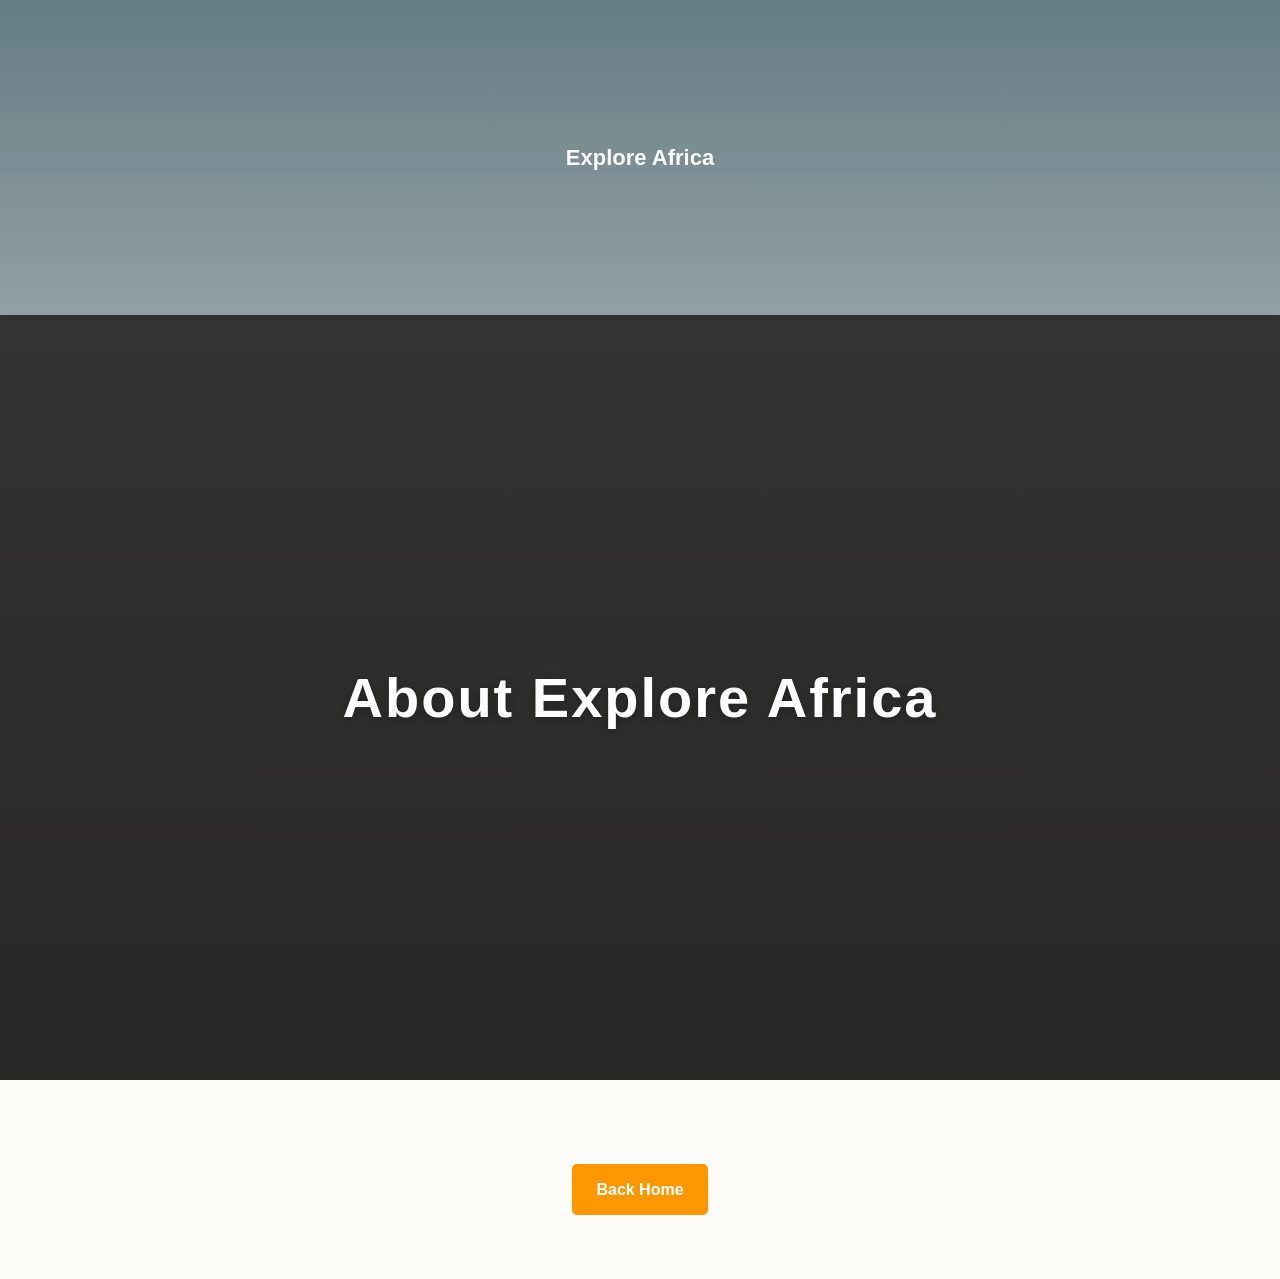
==== about.html @ 51a62516 "Add tented suites page and improve Kenya safari cards" ====
<!DOCTYPE html>
<html lang="en">
<head>
  <meta charset="UTF-8">
  <meta name="viewport" content="width=device-width, initial-scale=1.0">
  <title>About Explore Africa</title>
  <link rel="stylesheet" href="style.css">
</head>
<body>

<header>
  <nav>
    <h2>Explore Africa</h2>
  </nav>
</header>

<section class="page-hero">
  <h1>About Explore Africa</h1>
</section>

<section class="intro section-padding">
  <!-- Your current intro content -->
</section>

<section class="discover section-padding">
  <!-- Your current discover content -->
</section>

<div style="text-align:center;margin:4rem 0;">
  <a href="index.html" class="btn">
    Back Home
  </a>
</div>

</body>
</html>
---- style.css ----
/* ==========================================================================
   1. GLOBAL RESETS & BASE VARIABLES
   ========================================================================== */
* {
  margin: 0;
  padding: 0;
  box-sizing: border-box;
}

html {
  scroll-behavior: smooth;
}

body {
  font-family: 'Georgia', serif;
  background: #fdfaf5;
  color: #2e2e2e;
  line-height: 1.6;
}

.container {
  width: 90%;
  max-width: 1200px;
  margin: 0 auto;
  padding: 60px 0;
}

/* ==========================================================================
   2. TYPOGRAPHY & GENERAL COMPONENTS
   ========================================================================== */
h2 {
  font-size: 28px;
  color: #1e3d59;
  border-left: 6px solid #ff9800;
  padding-left: 15px;
  margin-top: 30px;
  margin-bottom: 20px;
}

section h2 {
  text-align: center;
  margin-bottom: 20px;
  font-size: 2rem;
}

section p {
  text-align: center;
  max-width: 850px;
  margin: 0 auto 30px;
  line-height: 1.7;
}

.highlight {
  color: #ff9800;
}

/* Global Buttons */
.btn {
  display: inline-block;
  padding: 12px 24px;
  background: #ff9800;
  color: white;
  text-decoration: none;
  border-radius: 5px;
  margin-top: 20px;
  font-weight: bold;
  transition: 0.3s ease;
}

.btn:hover {
  background: #e68900;
  transform: scale(1.05);
}

.cta-wrapper {
  text-align: center;
  margin-top: 40px;
}

/* Images & Figures */
figure img, 
a img {
  width: 100%;
  border-radius: 10px;
  transition: 0.3s ease;
}

a img:hover {
  transform: scale(1.05);
  opacity: 0.9;
}

/* Modern Split Layout Utility */
.layout-split {
  display: flex;
  align-items: center;
  gap: 40px;
  text-align: left;
}

.layout-split.reverse {
  flex-direction: row-reverse;
}

.layout-split .text-content,
.layout-split .img-wrapper {
  flex: 1;
}

.layout-split p {
  text-align: left;
}

/* ==========================================================================
   3. NAVIGATION HEADER
   ========================================================================== */
header {
  background: #1e3d59;
  padding: 15px 30px;
  position: sticky;
  top: 0;
  z-index: 2000;
}

nav {
  display: flex;
  justify-content: space-between;
  align-items: center;
  max-width: 1200px;
  margin: 0 auto;
}

nav h2 {
  color: white;
  font-size: 22px;
  margin: 0;
  padding: 0;
  border: none;
}

#nav-links {
  list-style: none;
  display: flex;
  gap: 25px;
}

#nav-links li a {
  text-decoration: none;
  color: white;
  font-weight: 500;
  transition: 0.3s;
}

#nav-links li a:hover,
#nav-links li a.active {
  color: #ffcc00;
}

.hamburger {
  display: none;
  font-size: 28px;
  color: white;
  cursor: pointer;
  background: none;
  border: none;
}

/* ==========================================================================
   4. HERO SECTIONS
   ========================================================================== */

/* ==========================================================================
CONTACT PAGE ENHANCEMENTS
========================================================================== */

/* Hero Enhancement */
.page-hero {
position: relative;
}

.page-hero::before {
content: "";
position: absolute;
inset: 0;
background: linear-gradient(
rgba(0,0,0,0.55),
rgba(0,0,0,0.65)
);
}

.page-hero h1,
.page-hero p {
position: relative;
z-index: 2;
}

.page-hero p {
color: white;
max-width: 700px;
font-size: 1.1rem;
margin-top: 15px;
}

/* Contact Information Cards */
.contact-info {
display: grid;
grid-template-columns: repeat(auto-fit, minmax(230px, 1fr));
gap: 25px;
padding: 80px 8%;
background: #ffffff;
}

.info-card {
background: white;
padding: 35px 25px;
text-align: center;
border-radius: 15px;
box-shadow: 0 10px 25px rgba(0,0,0,0.08);
transition: 0.3s ease;
}

.info-card:hover {
transform: translateY(-8px);
box-shadow: 0 20px 35px rgba(0,0,0,0.12);
}

.info-card i {
font-size: 2.2rem;
color: #ff9800;
margin-bottom: 15px;
}

.info-card h3 {
color: #1e3d59;
margin-bottom: 10px;
}

.info-card p {
margin: 0;
font-size: 0.95rem;
}

/* Contact Form Section */
.contact-section {
background: #f8f7f3;
padding: 80px 8%;
}

.contact-section form {
max-width: 850px;
margin: auto;
background: white;
padding: 45px;
border-radius: 18px;
box-shadow: 0 15px 40px rgba(0,0,0,0.08);
}

.contact-section h2 {
text-align: center;
border: none;
padding: 0;
margin-bottom: 30px;
}

.contact-section input,
.contact-section select,
.contact-section textarea {
width: 100%;
padding: 15px;
margin-bottom: 18px;
border: 1px solid #d9d9d9;
border-radius: 10px;
font-size: 1rem;
font-family: inherit;
transition: 0.3s ease;
}

.contact-section input:focus,
.contact-section select:focus,
.contact-section textarea:focus {
border-color: #ff9800;
outline: none;
box-shadow: 0 0 0 4px rgba(255,152,0,0.15);
}

.contact-section textarea {
resize: vertical;
min-height: 150px;
}

.contact-section button {
width: 100%;
border: none;
background: #ff9800;
color: white;
font-size: 1rem;
font-weight: bold;
padding: 16px;
border-radius: 10px;
cursor: pointer;
transition: 0.3s ease;
}

.contact-section button:hover {
background: #e68900;
transform: translateY(-2px);
}

/* Why Choose Us */
.why-contact {
padding: 90px 8%;
background: white;
}

.features {
display: grid;
grid-template-columns: repeat(auto-fit,minmax(250px,1fr));
gap: 30px;
margin-top: 40px;
}

.feature {
background: #fdfaf5;
padding: 30px;
border-radius: 15px;
text-align: center;
border: 1px solid #ececec;
transition: 0.3s ease;
}

.feature:hover {
transform: translateY(-6px);
}

.feature i {
font-size: 2rem;
color: #ff9800;
margin-bottom: 15px;
}

.feature h3 {
color: #1e3d59;
margin-bottom: 10px;
}

/* FAQ Section */
.faq {
padding: 90px 8%;
background: #f8f7f3;
}

.faq details {
background: white;
padding: 18px 22px;
border-radius: 12px;
margin-bottom: 15px;
box-shadow: 0 5px 15px rgba(0,0,0,0.05);
cursor: pointer;
}

.faq summary {
font-weight: bold;
color: #1e3d59;
}

.faq p {
text-align: left;
margin-top: 15px;
}

/* Mobile */
@media (max-width: 768px) {

.contact-info {
padding: 60px 5%;
}

.contact-section {
padding: 60px 5%;
}

.contact-section form {
padding: 25px;
}

.why-contact,
.faq {
padding: 60px 5%;
}

.page-hero h1 {
font-size: 2.2rem;
}
}


/* ==========================================================================
   5. CARDS & GRIDS (EXPERIENCES & DESTINATIONS)
   ========================================================================== */
.experience-grid {
  display:grid;
  grid-template-columns: repeat(auto-fit, minmax(250px, 1fr));
  gap: 30px;
  margin-top: 40px;
}

.card {
  background: #fff;
  border-radius: 12px;
  box-shadow: 0 4px 15px rgba(0,0,0,0.08);
  overflow: hidden;
  transition: 0.3s ease;
}

.card:hover {
  transform: translateY(-6px);
  box-shadow: 0 15px 30px rgba(0,0,0,0.12);
}

.card img {
  height: 200px;
  object-fit: cover;
  width: 100%;
}

.card-body {
  padding: 20px;
  text-align: left;
}

.card h3 {
  margin-bottom: 10px;
  color: #1e3d59;
}

.card p {
  text-align: left;
  font-size: 0.95rem;
  margin: 0;
}

/* Featured / Overlay Destinations Cards */
.featured-grid {
  display: grid;
  grid-template-columns: repeat(auto-fit, minmax(280px, 1fr));
  gap: 30px;
}

.featured-card {
  height: 350px;
  border-radius: 15px;
  background-size: 110%;
  background-position: center;
  background-repeat: no-repeat;
  position: relative;
  overflow: hidden;
  text-decoration: none;
  color: white;
  transition: all 0.5s ease;
}

.featured-card:hover {
  background-size: 120%;
  transform: translateY(-10px);
}

.card-overlay {
  position: absolute;
  bottom: 0;
  left: 0;
  width: 100%;
  padding: 25px;
  background: linear-gradient(to top, rgba(0,0,0,0.8), transparent);
}

/* ==========================================================================
   6. MOROCCO EDITORIAL / ITINERARIES DESIGNS
   ========================================================================== */
.morocco-intro {
  padding: 80px 12%;
  background: #fff;
  text-align: center;
}

.morocco-intro h2 {
  font-size: 36px;
  margin-bottom: 20px;
  color: #eee9e3;
}

.morocco-content {
  padding: 100px 12%;
  column-count: 2;
  column-gap: 60px;
  line-height: 1.9;
  font-size: 17px;
}

.morocco-content h2 {
  column-span: all;
  margin-top: 60px;
  font-size: 28px;
  color: #c8baac;
}

.morocco-content b {
  display: block;
  background: #8c5a2b;
  color: white;
  padding: 20px;
  margin: 30px 0;
  font-size: 18px;
  column-span: all;
}

.morocco-content img {
  margin: 40px 0;
  border-radius: 12px;
  box-shadow: 0 20px 40px rgba(0,0,0,0.15);
  column-span: all;
}

/* Itinerary Details & Navigation */
.itinerary-nav {
  display: flex;
  flex-wrap: wrap;
  justify-content: center;
  gap: 10px;
  padding: 20px;
  background: #1e3d59;
}

.itinerary-nav a {
  text-decoration: none;
  color: white;
  padding: 8px 14px;
  border-radius: 20px;
  background: rgba(255,255,255,0.15);
  font-size: 14px;
  transition: 0.3s;
}

.itinerary-nav a:hover {
  background: #ffcc00;
  color: #1e3d59;
}

.itinerary-section {
  padding: 60px 20px;
  display: flex;
  justify-content: center;
  background: #fff;
}

.itinerary-card {
  max-width: 900px;
  width: 100%;
  background: #ffffff;
  padding: 40px;
  border-radius: 12px;
  box-shadow: 0 10px 30px rgba(0,0,0,0.08);
  border: 1px solid #e5e5e5;
}

.day {
  margin-bottom: 25px;
  padding: 20px;
  border-left: 4px solid #1e3d59;
  background: #f9f9f9;
  border-radius: 6px;
}

.day h3 {
  margin-bottom: 10px;
  color: #1e3d59;
}

/* ==========================================================================
   7. SOCIAL CONNECT SECTION
   ========================================================================== */
.social-icons {
  margin: 80px auto;
  padding: 40px 20px;
  max-width: 1100px;
  border: 2px solid #e5e5e5;
  border-radius: 16px;
  background: #fafafa;
  text-align: center;
}

.social-icons .icons {
  display: flex;
  justify-content: center;
  gap: 25px;
  flex-wrap: wrap;
}

.social-icons .icons a {
  width: 55px;
  height: 55px;
  display: flex;
  align-items: center;
  justify-content: center;
  background: #ffffff;
  border: 1px solid #ddd;
  border-radius: 50%;
  color: #333;
  font-size: 1.4rem;
  text-decoration: none;
  transition: all 0.3s ease;
}

.social-icons .icons a:hover {
  background: #000;
  color: #fff;
  transform: translateY(-5px);
  box-shadow: 0 10px 25px rgba(0, 0, 0, 0.15);
}

.icons a:nth-child(1):hover { color: #1877f2; }
.icons a:nth-child(2):hover { color: #25D366; }
.icons a:nth-child(3):hover { color: #E1306C; }
.icons a:nth-child(4):hover { color: #000000; }
.icons a:nth-child(5):hover { color: #FF0000; }

/* ==========================================================================
   8. FOOTER SECTIONS
   ========================================================================== */
.main-footer {
  background: #111;
  color: #fff;
  padding: 60px 10% 20px;
}

.footer-container {
  display: flex;
  justify-content: space-between;
  flex-wrap: wrap;
  gap: 40px;
}

.footer-section {
  flex: 1;
  min-width: 220px;
}

.footer-section h3,
.footer-section h4 {
  margin-bottom: 20px;
}

.footer-section ul {
  list-style: none;
}

.footer-section a {
  display: block;
  color: #ccc;
  text-decoration: none;
  margin-bottom: 10px;
  transition: 0.3s ease;
}

.footer-section a:hover {
  color: #ff9800;
  padding-left: 5px;
}

.newsletter {
  display: flex;
  gap: 10px;
}

.newsletter input {
  padding: 8px;
  border-radius: 4px;
  border: none;
  flex: 1;
}

.newsletter button {
  padding: 8px 15px;
  background: #ff9800;
  border: none;
  color: white;
  cursor: pointer;
  border-radius: 4px;
}

.footer-bottom {
  text-align: center;
  margin-top: 40px;
  border-top: 1px solid #333;
  padding-top: 20px;
  font-size: 14px;
  color: #aaa;
}

/* ==========================================================================
   9. MEDIA QUERIES (RESPONSIVENESS)
   ========================================================================== */
@media (max-width: 900px) {
  .morocco-content {
    column-count: 1;
  }
}

@media (max-width: 768px) {
  .layout-split,
  .layout-split.reverse {
    flex-direction: column;
    text-align: center;
  }
  
  .layout-split p {
    text-align: center;
  }

  #nav-links {
    display: none;
    flex-direction: column;
    background: #1e3d59;
    position: absolute;
    top: 60px;
    right: 0;
    width: 200px;
    padding: 20px;
    box-shadow: 0 4px 10px rgba(0,0,0,0.3);
  }

  #nav-links.active {
    display: flex;
  }

  .hamburger {
    display: block;
  }

  .hero h1 {
    font-size: 2.5rem;
  }

  .page-hero h1 {
    font-size: 32px;
  }

  .itinerary-nav {
    flex-direction: column;
    align-items: center;
  }

  .itinerary-nav a {
    width: 80%;
    text-align: center;
  }

  .itinerary-card {
    padding: 25px;
  }
}

@media (max-width: 480px) {
  .container {
    padding: 40px 0;
  }
  
  .social-icons {
    margin: 60px 15px;
    padding: 30px 15px;
  }
}



/* ==========================================================================
   UPDATED ADDITIONS FOR TRAVEL MOROCCO
   ========================================================================== */

/* Layout Grid for Private Tour blocks */
.two-column {
  display: grid;
  grid-template-columns: repeat(auto-fit, minmax(320px, 1fr));
  gap: 40px;
  margin-top: 20px;
  margin-bottom: 60px;
  align-items: stretch; /* Keeps columns equal heights */
}

/* Card layout wrapper normalization */
.intro-section .card {
  background: #ffffff;
  border-radius: 12px;
  box-shadow: 0 4px 15px rgba(0,0,0,0.05);
  border: 1px solid #eef0f2;
  display: flex;
  flex-direction: column;
  justify-content: center;
}

.intro-section .card-body {
  padding: 35px;
}

.intro-section .card-body p {
  text-align: left;
  font-size: 1.05rem;
  line-height: 1.8;
  color: #4a4a4a;
  margin-bottom: 15px;
}

.intro-section .card-body p:last-child {
  margin-bottom: 0;
}

/* Image wrapper rendering inside grids */
.img-wrapper img {
  width: 100%;
  height: 100%;
  min-height: 280px;
  object-fit: cover;
  border-radius: 12px;
  box-shadow: 0 8px 25px rgba(0,0,0,0.08);
}

/* Featured / Clickable Overlay Cards Layout */
.featured-grid {
  display: grid;
  grid-template-columns: repeat(auto-fit, minmax(300px, 1fr));
  gap: 30px;
  margin-top: 30px;
}

.featured-card {
  display: block;
  height: 380px;
  border-radius: 16px;
  background-size: cover;
  background-position: center;
  position: relative;
  overflow: hidden;
  text-decoration: none;
  transition: transform 0.4s cubic-bezier(0.165, 0.84, 0.44, 1), 
              box-shadow 0.4s ease;
  box-shadow: 0 5px 15px rgba(0,0,0,0.08);
}

.featured-card:hover {
  transform: translateY(-8px);
  box-shadow: 0 15px 35px rgba(0,0,0,0.18);
}

.card-overlay {
  position: absolute;
  bottom: 0;
  left: 0;
  width: 100%;
  padding: 30px;
  background: linear-gradient(to top, rgba(0, 0, 0, 0.85) 30%, rgba(0, 0, 0, 0));
  color: #ffffff;
}

.card-overlay h3 {
  font-size: 1.6rem;
  color: #ffcc00; /* Contrast highlight color */
  margin-bottom: 5px;
}

.card-overlay p {
  font-size: 1rem;
  color: #e5e5e5;
  margin: 0;
  text-align: left;
}

/* Responsive adjustment rules for middle-tier screens */
@media (max-width: 768px) {
  .two-column {
    grid-template-columns: 1fr;
    gap: 20px;
    margin-bottom: 40px;
  }
  
  .intro-section .card-body {
    padding: 25px;
  }

  .img-wrapper img {
    height: 240px;
    min-height: auto;
  }
}

/* ==========================================
CONTACT FORM STYLING
========================================== */

.contact-section {
padding: 80px 20px;
background: #f8f6f2;
}

.contact-section form {
max-width: 800px;
margin: 0 auto;
background: #ffffff;
padding: 40px;
border-radius: 15px;
box-shadow: 0 10px 30px rgba(0,0,0,0.08);
}

.contact-section h2 {
text-align: center;
margin-bottom: 30px;
color: #1e3d59;
border: none;
padding: 0;
}

.contact-section input,
.contact-section select,
.contact-section textarea {
width: 100%;
padding: 14px 16px;
margin-bottom: 18px;
border: 1px solid #dcdcdc;
border-radius: 8px;
font-size: 16px;
font-family: inherit;
transition: 0.3s ease;
}

.contact-section input:focus,
.contact-section select:focus,
.contact-section textarea:focus {
outline: none;
border-color: #ff9800;
box-shadow: 0 0 0 4px rgba(255,152,0,0.15);
}

.contact-section textarea {
resize: vertical;
min-height: 140px;
}

.contact-section button {
width: 100%;
padding: 15px;
background: #ff9800;
color: white;
border: none;
border-radius: 8px;
font-size: 17px;
font-weight: bold;
cursor: pointer;
transition: 0.3s ease;
}

.contact-section button:hover {
background: #e68900;
transform: translateY(-2px);
}

/* Features Section */

.features {
display: grid;
grid-template-columns: repeat(auto-fit, minmax(250px, 1fr));
gap: 25px;
padding: 60px 20px;
max-width: 1200px;
margin: 0 auto;
}

.feature {
background: white;
padding: 30px;
border-radius: 15px;
text-align: center;
box-shadow: 0 8px 20px rgba(0,0,0,0.08);
transition: 0.3s ease;
}

.feature:hover {
transform: translateY(-8px);
}

.feature i {
font-size: 2.2rem;
color: #ff9800;
margin-bottom: 15px;
}

.feature h3 {
color: #1e3d59;
margin-bottom: 12px;
}

.feature p {
margin: 0;
text-align: center;
}

/* Mobile */

@media (max-width: 768px) {
.contact-section form {
padding: 25px;
}
}


        /* Modernized Color Palette & System Fonts */
        :root {
            --primary-color: #c97a3e;     /* Rich terracotta sand */
            --secondary-color: #e9c46a;   /* Warm sun yellow */
            --accent-color: #e76f51;      /* Deep desert orange */
            --dark-color: #264653;        /* Deep oasis night */
            --light-color: #fcfbf7;       /* Off-white soft sand */
            --card-bg: #ffffff;
        }

        body {
            font-family: -apple-system, BlinkMacSystemFont, 'Segoe UI', Roboto, Helvetica, Arial, sans-serif;
            line-height: 1.7;
            margin: 0;
            padding: 0;
            background-color: var(--light-color);
            color: var(--dark-color);
        }

        /* Hero Header with Background Image */
        header {
            background: linear-gradient(rgba(38, 70, 83, 0.7), rgba(38, 70, 83, 0.5)), 
                        url('https://images.unsplash.com/photo-1547234935-80c7145ec969?auto=format&fit=crop&w=1920&q=80') no-repeat center center/cover;
            height: 35vh;
            position: relative; /* Essential for aligning the dropdown menu absolute wrapper */
            display: flex;
            justify-content: center;
            align-items: center;
            text-align: center;
            color: white;
            padding: 0 20px;
        }

       .menu-container {
position: absolute;
top: 20px;
right: 20px;
z-index: 9999;
}

.dropdown {
position: relative;
display: inline-block;
}

.dropdown-btn {
background-color: rgba(38, 70, 83, 0.85);
color: white;
padding: 10px 18px;
font-size: 0.95rem;
font-weight: 600;
border: 1px solid rgba(233, 196, 106, 0.4);
border-radius: 8px;
cursor: pointer;
display: flex;
align-items: center;
gap: 10px;
}

.dropdown-content {
display: none;
position: absolute;
top: 110%;
right: 0;
background: white;
min-width: 230px;
border-radius: 8px;
overflow: hidden;
box-shadow: 0 10px 25px rgba(0,0,0,0.15);
z-index: 9999;
}

.dropdown-content.show {
display: block;
}

.dropdown-content a {
display: flex;
align-items: center;
gap: 12px;
padding: 12px 16px;
color: #264653;
text-decoration: none;
}

.dropdown-content a:hover {
background: #fffdf5;
color: #e76f51;
}

html {
scroll-behavior: smooth;
}

.species-card {
scroll-margin-top: 80px;
}

        /* Core Title Text Setup */
        .header-title-container {
            display: flex;
            align-items: center;
            justify-content: center;
            gap: 20px;
            text-shadow: 0 4px 15px rgba(0,0,0,0.5);
            margin-top: 20px; /* Counter-weight for the menu bar above it */
        }

        .header-icon {
            font-size: clamp(2.2rem, 5vw, 3.5rem);
            color: var(--secondary-color);
        }

        header h1 {
            font-size: clamp(2.2rem, 5vw, 3.5rem);
            margin: 0;
            letter-spacing: 2px;
            font-weight: 700;
        }

        /* Container & Layout */
        .container {
            max-width: 900px;
            margin: 0 auto;
            padding: 40px 20px;
        }

        /* Introduction Card */
        .intro-card {
            background: var(--card-bg);
            padding: 40px;
            border-radius: 12px;
            box-shadow: 0 10px 30px rgba(38, 70, 83, 0.05);
            margin-bottom: 40px;
            border: 1px solid rgba(38, 70, 83, 0.05);
        }

        h2 {
            color: var(--accent-color);
            font-size: 1.8rem;
            margin-top: 0;
            padding-bottom: 10px;
            border-bottom: 2px solid var(--secondary-color);
            display: inline-block;
            margin-bottom: 20px;
        }

        p {
            margin-bottom: 1.5rem;
            font-size: 1.1rem;
            opacity: 0.9;
        }

        /* Split-screen Responsive Layout for Wildlife Cards */
        .species-card {
            background: var(--card-bg);
            border-radius: 12px;
            box-shadow: 0 6px 20px rgba(38, 70, 83, 0.04);
            border: 1px solid rgba(38, 70, 83, 0.05);
            margin-bottom: 35px;
            overflow: hidden;
            display: flex;
            flex-direction: column; /* Stack on mobile devices */
        }

        @media (min-width: 650px) {
            .species-card {
                flex-direction: row; /* Side-by-side layout on desktop */
            }
            .species-card:nth-child(even) {
                flex-direction: row-reverse; /* Alternating layouts for dynamic look */
            }
            .species-image-wrapper {
                width: 40%;
                min-width: 250px;
            }
            .species-content {
                width: 60%;
            }
        }

        /* Card Image Settings */
        .species-image-wrapper {
            position: relative;
            align-self: stretch;
            min-height: 220px;
        }

        .species-image {
            width: 100%;
            height: 100%;
            object-fit: cover;
            display: block;
        }

        /* Card Content Inner Spacing */
        .species-content {
            padding: 30px;
        }

        .species-header {
            display: flex;
            align-items: center;
            gap: 15px;
            margin-bottom: 15px;
        }

        .species-title {
            font-size: 1.4rem;
            color: var(--primary-color);
            margin: 0;
            font-weight: 600;
        }

        .species-icon {
            font-size: 1.3rem;
            color: var(--primary-color);
            background: #fffdf5;
            padding: 8px;
            border-radius: 50%;
            border: 1px solid #f6ecc9;
        }

        .adaptation-tag {
            display: inline-block;
            background-color: #fffdf5;
            border-left: 3px solid var(--secondary-color);
            padding: 6px 12px;
            font-size: 0.9rem;
            font-weight: 600;
            color: var(--dark-color);
            border-radius: 0 4px 4px 0;
            margin-bottom: 15px;
        }

        /* Navigation links and Footer */
        footer {
            text-align: center;
            padding: 30px 20px;
            background-color: var(--dark-color);
            color: rgba(255, 255, 255, 0.8);
            font-size: 0.95rem;
            letter-spacing: 0.5px;
            margin-top: 60px;
        }

        .back-link {
            display: inline-flex;
            align-items: center;
            gap: 8px;
            color: var(--primary-color);
            text-decoration: none;
            font-weight: 600;
            margin-bottom: 25px;
            transition: color 0.2s ease;
        }

        .back-link:hover {
            color: var(--accent-color);
        }


        .actions-panel{
margin-top:40px;
}

.experience-cta{
background:#fff;
padding:35px;
border-radius:12px;
text-align:center;
box-shadow:0 8px 25px rgba(0,0,0,0.08);
border:1px solid rgba(38,70,83,0.08);
}

.experience-cta h3{
color:#c97a3e;
margin-bottom:15px;
font-size:1.8rem;
}

.experience-cta p{
max-width:700px;
margin:0 auto 18px;
}

.btn-book,
.btn-secondary{
display:inline-block;
margin:10px;
padding:14px 24px;
border-radius:8px;
text-decoration:none;
font-weight:600;
transition:0.3s ease;
}

.btn-book{
background:#c97a3e;
color:white;
}

.btn-book:hover{
transform:translateY(-2px);
}

.btn-secondary{
background:#264653;
color:white;
}

.btn-secondary:hover{
transform:translateY(-2px);
}

   
  
    /* ==========================================================================
       1. GLOBAL THEME RESETS & FONTS
       ========================================================================== */
    * {
      margin: 0;
      padding: 0;
      box-sizing: border-box;
    }

    html {
      scroll-behavior: smooth;
    }

    body {
      font-family: 'Georgia', serif;
      background-color: #fdfaf5;
      color: #2e2e2e;
      line-height: 1.8;
    }

    .container {
      width: 90%;
      max-width: 1100px;
      margin: 0 auto;
    }

    /* ==========================================================================
       2. NAVIGATION HEADER STRUCTURE
       ========================================================================== */
    header {
      background: #1e3d59;
      padding: 15px 30px;
      position: sticky;
      top: 0;
      z-index: 2000;
      box-shadow: 0 2px 10px rgba(0,0,0,0.15);
    }

    nav {
      display: flex;
      justify-content: space-between;
      align-items: center;
      max-width: 1200px;
      margin: 0 auto;
    }

    .logo {
      color: white;
      font-size: 22px;
      font-weight: bold;
      letter-spacing: 1px;
    }

    .nav-links {
      list-style: none;
      display: flex;
      gap: 25px;
    }

    .nav-links li a {
      text-decoration: none;
      color: white;
      font-weight: 500;
      transition: color 0.3s ease;
    }

    .nav-links li a:hover, 
    .nav-links li a.active {
      color: #ffcc00;
    }

    .hamburger {
      display: none;
      font-size: 28px;
      color: white;
      cursor: pointer;
    }

    /* ==========================================================================
       3. INTRO HERO & SUB-NAV MECHANICS
       ========================================================================== */
    .itineraries-header{
    min-height:80vh;
    display:flex;
    flex-direction:column;
    justify-content:center;
    align-items:center;
    text-align:center;
    padding:2rem;

    background:
      linear-gradient(rgba(0,0,0,.55),rgba(0,0,0,.55)),
      url("images/morocco-hero.jpg") center/cover;

    color:white;
}

.itineraries-header h1{
    font-size:clamp(3rem,8vw,5rem);
    margin-bottom:1rem;
}

.itineraries-header p{
    max-width:800px;
    line-height:1.8;
    font-size:1.1rem;
}

    /* Sticky Internal Navigation bar */
    .itinerary-nav {
      display: flex;
      flex-wrap: wrap;
      justify-content: center;
      gap: 10px;
      padding: 15px;
      background: #f4ebe1;
      position: sticky;
      top: 62px;
      z-index: 1000;
      box-shadow: 0 4px 6px rgba(0,0,0,0.05);
    }

    .itinerary-nav a {
      text-decoration: none;
      color: #1e3d59;
      font-weight: bold;
      padding: 6px 16px;
      border-radius: 20px;
      font-size: 0.9rem;
      background: rgba(255,255,255,0.6);
      border: 1px solid rgba(30, 61, 89, 0.15);
      transition: all 0.3s ease;
    }

    .itinerary-nav a:hover {
      background: #ff9800;
      color: white;
      border-color: #ff9800;
    }

    /* ==========================================================================
       4. ITINERARY BLOCK & CARD LAYOUTS
       ========================================================================== */
    .itinerary-section {
      padding: 60px 20px;
      display: flex;
      justify-content: center;
    }

    /* Alternate background tracking */
    .itinerary-section:nth-of-type(even) {
      background-color: #ffffff;
    }

    .itinerary-card {
      max-width: 950px;
      width: 100%;
      background: #ffffff;
      padding: 45px;
      border-radius: 16px;
      box-shadow: 0 10px 35px rgba(0,0,0,0.06);
      border: 1px solid #eef0f2;
    }

    .itinerary-card h2 {
      font-size: 2.2rem;
      color: #1e3d59;
      margin-bottom: 20px;
      line-height: 1.3;
    }

    .itinerary-card .intro {
      font-size: 1.15rem;
      color: #555;
      margin-bottom: 30px;
      font-style: italic;
    }

    /* Route Summary Box Lists */
    .day-list {
      background: #fcf8f2;
      border-left: 5px solid #ff9800;
      padding: 25px;
      border-radius: 0 12px 12px 0;
      margin-bottom: 40px;
    }

    .day-list ul {
      list-style: none;
    }

    .day-list li {
      margin-bottom: 12px;
      font-size: 1.05rem;
      color: #333;
    }

    .day-list li:last-child {
      margin-bottom: 0;
    }

    .day-list strong {
      color: #8c5a2b;
    }

    /* Day Segment Description Blocks */
    .day {
      margin-bottom: 35px;
      padding-bottom: 25px;
      border-bottom: 1px dashed #e5e5e5;
    }

    .day:last-of-type {
      border-bottom: none;
      margin-bottom: 40px;
    }

    .day h3 {
      font-size: 1.4rem;
      color: #8c5a2b;
      margin-bottom: 12px;
      display: flex;
      align-items: center;
      gap: 10px;
    }

    .day h3::before {
      content: '\f3c5';
      font-family: 'Font Awesome 6 Free';
      font-weight: 900;
      font-size: 1.1rem;
      color: #ff9800;
    }

    .day p {
      color: #444;
      font-size: 1.05rem;
      text-align: justify;
    }

    /* Consolidated Contextual Media Image Specs */
    .itinerary-image-wrapper {
      width: 100%;
      height: 420px;
      overflow: hidden;
      border-radius: 12px;
      margin-bottom: 35px;
      box-shadow: 0 8px 25px rgba(0,0,0,0.1);
    }

    .itinerary-image-wrapper img {
      width: 100%;
      height: 100%;
      object-fit: cover;
      transition: transform 0.5s ease;
    }

    .itinerary-card:hover .itinerary-image-wrapper img {
      transform: scale(1.03);
    }

    /* ==========================================================================
       5. COMPONENT WORKFLOW ACTION LINK BUTTONS
       ========================================================================== */
    .actions-panel {
      display: flex;
      flex-wrap: wrap;
      gap: 15px;
      align-items: center;
      margin-top: 20px;
    }

    .btn-book {
      display: inline-flex;
      align-items: center;
      gap: 10px;
      background: #ff9800;
      color: white;
      text-decoration: none;
      padding: 14px 28px;
      font-weight: bold;
      border-radius: 8px;
      font-size: 1rem;
      transition: all 0.3s ease;
      box-shadow: 0 4px 15px rgba(255, 152, 0, 0.3);
    }

    .btn-book:hover {
      background: #e68900;
      transform: translateY(-2px);
      box-shadow: 0 6px 20px rgba(255, 152, 0, 0.4);
    }

    .btn-secondary {
      display: inline-flex;
      align-items: center;
      background: transparent;
      color: #1e3d59;
      text-decoration: none;
      padding: 13px 25px;
      font-weight: bold;
      border-radius: 8px;
      font-size: 1rem;
      border: 2px solid #1e3d59;
      transition: all 0.3s ease;
    }

    .btn-secondary:hover {
      background: #1e3d59;
      color: white;
    }

    /* ==========================================================================
       6. MODERN FOOTER STYLING
       ========================================================================== */
    footer {
      background: #111111;
      color: #ffffff;
      padding: 40px 20px;
      text-align: center;
    }

    .footer-content {
      max-width: 1200px;
      margin: 0 auto;
      display: flex;
      flex-direction: column;
      align-items: center;
      gap: 20px;
    }

    .footer-content p {
      font-size: 0.95rem;
      color: #aaa;
    }

    .footer-links {
      display: flex;
      gap: 20px;
    }

    .footer-links a {
      color: #ffffff;
      text-decoration: none;
      font-size: 0.95rem;
      transition: color 0.3s ease;
    }

    .footer-links a:hover {
      color: #ff9800;
    }

    /* ==========================================================================
       7. RESPONSIVENESS AND RESPONSIVE GRID OVERRIDES
       ========================================================================== */
    @media (max-width: 768px) {
      .hamburger {
        display: block;
      }

      .nav-links {
        display: none;
        flex-direction: column;
        background: #1e3d59;
        position: absolute;
        top: 62px;
        right: 0;
        width: 100%;
        padding: 25px;
        text-align: center;
        box-shadow: 0 4px 15px rgba(0,0,0,0.2);
      }

      .nav-links.active {
        display: flex;
      }

      .nav-links li {
        margin: 12px 0;
      }

      .itinerary-nav {
        top: 61px;
        padding: 10px;
      }
      
      .itinerary-nav a {
        font-size: 0.8rem;
        padding: 5px 12px;
      }

      .itineraries-header h1 {
        font-size: 2.2rem;
      }

      .itinerary-card {
        padding: 25px 20px;
      }

      .itinerary-card h2 {
        font-size: 1.6rem;
      }

      .itinerary-image-wrapper {
        height: 260px;
      }

      .actions-panel {
        flex-direction: column;
        align-items: stretch;
      }

      .btn-book, .btn-secondary {
        justify-content: center;
      }
    }

    /* ==========================================================================
       1. CORE THEME & LAYOUT RESETS
       ========================================================================== */
    * {
      margin: 0;
      padding: 0;
      box-sizing: border-box;
    }

    html {
      scroll-behavior: smooth;
    }

    body {
      font-family: 'Georgia', serif;
      background-color: #fdfaf5;
      color: #2e2e2e;
      line-height: 1.8;
    }

    .container {
      width: 90%;
      max-width: 1000px;
      margin: 0 auto;
      padding: 60px 0;
    }

    p {
      margin-bottom: 25px;
      font-size: 1.1rem;
      color: #444;
    }

    /* ==========================================================================
       2. STICKY HEADER NAVIGATION
       ========================================================================== */
    header {
      background: #1e3d59;
      padding: 15px 30px;
      position: sticky;
      top: 0;
      z-index: 2000;
      box-shadow: 0 2px 10px rgba(0,0,0,0.1);
    }

    .navbar {
      display: flex;
      justify-content: space-between;
      align-items: center;
      max-width: 1200px;
      margin: 0 auto;
    }

    .logo {
      color: white;
      font-size: 22px;
      font-weight: bold;
      letter-spacing: 1px;
    }

    .nav-links {
      list-style: none;
      display: flex;
      gap: 25px;
    }

    .nav-links li a {
      text-decoration: none;
      color: white;
      font-weight: 500;
      transition: color 0.3s ease;
    }

    .nav-links li a:hover {
      color: #ffcc00;
    }

    .hamburger {
      display: none;
      font-size: 28px;
      color: white;
      cursor: pointer;
    }

    /* ==========================================================================
       3. EDITORIAL HERO & IMAGE BANNER SECTIONS
       ========================================================================== */
    .page-hero {
      height: 40vh;
      background: linear-gradient(rgba(0,0,0,0.4), rgba(0,0,0,0.4)),
                  url('https://images.unsplash.com/photo-1548013146-72479768bada?q=80&w=2000') center/cover no-repeat;
      display: flex;
      align-items: center;
      justify-content: center;
      text-align: center;
    }

    .page-hero h1 {
      color: white;
      font-size: 3.5rem;
      letter-spacing: 2px;
      text-shadow: 0 2px 10px rgba(0,0,0,0.3);
    }

    /* Intro Showcase Panel */
    .morocco-intro {
      background: #fff;
      border-bottom: 1px solid #eee;
      text-align: center;
      padding: 60px 20px;
    }

    .morocco-intro h2 {
      font-size: 2.5rem;
      color: #8c5a2b;
      margin-bottom: 15px;
    }

    .morocco-intro ul {
      list-style: none;
      display: flex;
      justify-content: center;
      gap: 15px;
      font-weight: bold;
      text-transform: uppercase;
      letter-spacing: 1px;
      color: #b36b00;
      margin-bottom: 20px;
    }

    .morocco-intro p {
      max-width: 600px;
      margin: 0 auto 10px;
      font-style: italic;
    }

    /* ==========================================================================
       4. TYPOGRAPHY AND ARTICLE MEDIA IMAGES
       ========================================================================== */
    .morocco-content h2 {
      font-size: 2rem;
      color: #8c5a2b;
      margin: 50px 0 20px;
      border-left: 6px solid #ff9800;
      padding-left: 15px;
    }

    .morocco-content img {
      width: 100%;
      max-height: 500px;
      object-fit: cover;
      border-radius: 12px;
      margin: 35px 0;
      box-shadow: 0 15px 35px rgba(0,0,0,0.1);
    }

    /* Highlight callout text */
    .quote-box {
      background: #faf7f2;
      border-left: 4px solid #b36b00;
      padding: 20px;
      margin: 25px 0;
      border-radius: 0 8px 8px 0;
    }

    .quote-box p {
      margin: 0;
      font-weight: bold;
      color: #b36b00;
    }

    /* ==========================================================================
       5. FEATURE LINKS & GRID CARDS
       ========================================================================== */
    .feature-grid {
      display: grid;
      grid-template-columns: repeat(auto-fit, minmax(280px, 1fr));
      gap: 30px;
      margin: 40px 0;
    }

    .feature-card {
      background: #ffffff;
      padding: 35px;
      border-radius: 12px;
      box-shadow: 0 5px 20px rgba(0,0,0,0.05);
      border: 1px solid #eee;
      display: flex;
      flex-direction: column;
      justify-content: space-between; /* Pushes button to bottom */
      transition: transform 0.3s ease, box-shadow 0.3s ease;
    }

    .feature-card:hover {
      transform: translateY(-5px);
      box-shadow: 0 12px 30px rgba(0,0,0,0.1);
    }

    .feature-card h3 {
      color: #1e3d59;
      margin-bottom: 15px;
      font-size: 1.4rem;
    }

    .feature-card p {
      margin-bottom: 20px;
      font-size: 0.95rem;
      flex-grow: 1;
    }

    /* Target In-card Visible Buttons */
    .card-link {
      display: inline-block;
      text-align: center;
      background: #1e3d59;
      color: #ffffff;
      text-decoration: none;
      padding: 10px 20px;
      border-radius: 6px;
      font-size: 0.9rem;
      font-weight: bold;
      transition: background 0.2s ease;
    }

    .card-link:hover {
      background: #ffcc00;
      color: #1e3d59;
    }

    /* ==========================================================================
       6. SOCIAL CONNECT COMPONENT
       ========================================================================== */
   .social-icons{
    text-align:center;
    margin:5rem auto;
    padding:3rem 1rem;
}

.social-icons h2{
    margin-bottom:2rem;
    font-size:2rem;
}

.icons{
    display:flex;
    justify-content:center;
    align-items:center;
    gap:1.5rem;
    flex-wrap:wrap;
}

.icons a{
    width:60px;
    height:60px;

    display:flex;
    align-items:center;
    justify-content:center;

    border-radius:50%;

    text-decoration:none;

    background:#fff;
    color:#d97706;

    font-size:1.4rem;

    box-shadow:0 10px 25px rgba(0,0,0,.1);

    transition:all .35s ease;
}

.icons a:hover{
    transform:translateY(-8px) scale(1.1);

    background:#d97706;
    color:white;

    box-shadow:0 15px 35px rgba(217,119,6,.35);
}

    /* Brand Interactions */
    .icons a:nth-child(1):hover { background: #1877f2; border-color: #1877f2; }
    .icons a:nth-child(2):hover { background: #25D366; border-color: #25D366; }
    .icons a:nth-child(3):hover { background: #E1306C; border-color: #E1306C; }
    .icons a:nth-child(4):hover { background: #000000; border-color: #000000; }
    .icons a:nth-child(5):hover { background: #FF0000; border-color: #FF0000; }

    /* Footer / Back Action Button */
    .btn-home {
      display: inline-block;
      margin: 40px auto;
      padding: 14px 30px;
      background: #ff9800;
      color: white;
      text-decoration: none;
      font-weight: bold;
      border-radius: 30px;
      transition: background 0.3s, transform 0.2s;
      box-shadow: 0 4px 15px rgba(255,152,0,0.3);
    }

    .btn-home:hover {
      background: #e68900;
      transform: scale(1.03);
    }

    /* ==========================================================================
       7. MOBILE RESPONSIVE MEDIA QUERIES
       ========================================================================== */
    @media (max-width: 768px) {
      .hamburger {
        display: block;
      }

      .nav-links {
        display: none;
        flex-direction: column;
        background: #1e3d59;
        position: absolute;
        top: 62px;
        right: 0;
        width: 100%;
        padding: 20px;
        text-align: center;
        box-shadow: 0 4px 10px rgba(0,0,0,0.2);
      }

      .nav-links.active {
        display: flex;
      }

      .nav-links li {
        margin: 10px 0;
      }

      .page-hero h1 {
        font-size: 2.5rem;
      }
    }

    /* Modernized Color Palette & System Fonts */
        :root {
            --primary-color: #c97a3e;     /* Rich terracotta sand */
            --secondary-color: #e9c46a;   /* Warm sun yellow */
            --accent-color: #e76f51;      /* Deep desert orange */
            --dark-color: #264653;        /* Deep oasis night */
            --light-color: #fcfbf7;       /* Off-white soft sand */
            --card-bg: #ffffff;
        }

        body {
            font-family: -apple-system, BlinkMacSystemFont, 'Segoe UI', Roboto, Helvetica, Arial, sans-serif;
            line-height: 1.7;
            margin: 0;
            padding: 0;
            background-color: var(--light-color);
            color: var(--dark-color);
        }

        /* Hero Header with Background Image */
        header {
            background: linear-gradient(rgba(38, 70, 83, 0.7), rgba(38, 70, 83, 0.5)), 
                        url('https://images.unsplash.com/photo-1547234935-80c7145ec969?auto=format&fit=crop&w=1920&q=80') no-repeat center center/cover;
            height: 35vh;
            display: flex;
            justify-content: center;
            align-items: center;
            text-align: center;
            color: white;
            padding: 0 20px;
        }

        .header-title-container {
            display: flex;
            align-items: center;
            justify-content: center;
            gap: 20px;
            text-shadow: 0 4px 15px rgba(0,0,0,0.5);
        }

        .header-icon {
            font-size: clamp(2.2rem, 5vw, 3.5rem);
            color: var(--secondary-color);
        }

        header h1 {
            font-size: clamp(2.2rem, 5vw, 3.5rem);
            margin: 0;
            letter-spacing: 2px;
            font-weight: 700;
        }

        /* Container & Layout */
        .container {
            max-width: 900px;
            margin: 0 auto;
            padding: 40px 20px;
        }

        /* Introduction Card */
        .intro-card {
            background: var(--card-bg);
            padding: 40px;
            border-radius: 12px;
            box-shadow: 0 10px 30px rgba(38, 70, 83, 0.05);
            margin-bottom: 40px;
            border: 1px solid rgba(38, 70, 83, 0.05);
        }

        h2 {
            color: var(--accent-color);
            font-size: 1.8rem;
            margin-top: 0;
            padding-bottom: 10px;
            border-bottom: 2px solid var(--secondary-color);
            display: inline-block;
            margin-bottom: 20px;
        }

        p {
            margin-bottom: 1.5rem;
            font-size: 1.1rem;
            opacity: 0.9;
        }

        /* Split-screen Responsive Layout for Wildlife Cards */
        .species-card {
            background: var(--card-bg);
            border-radius: 12px;
            box-shadow: 0 6px 20px rgba(38, 70, 83, 0.04);
            border: 1px solid rgba(38, 70, 83, 0.05);
            margin-bottom: 35px;
            overflow: hidden;
            display: flex;
            flex-direction: column; /* Stack on mobile devices */
        }

        @media (min-width: 650px) {
            .species-card {
                flex-direction: row; /* Side-by-side layout on desktop */
            }
            .species-card:nth-child(even) {
                flex-direction: row-reverse; /* Alternating layouts for dynamic look */
            }
            .species-image-wrapper {
                width: 40%;
                min-width: 250px;
            }
            .species-content {
                width: 60%;
            }
        }

        /* Card Image Settings */
        .species-image-wrapper {
            position: relative;
            align-self: stretch;
            min-height: 220px;
        }

        .species-image {
            width: 100%;
            height: 100%;
            object-fit: cover;
            display: block;
        }

        /* Card Content Inner Spacing */
        .species-content {
            padding: 30px;
        }

        .species-header {
            display: flex;
            align-items: center;
            gap: 15px;
            margin-bottom: 15px;
        }

        .species-title {
            font-size: 1.4rem;
            color: var(--primary-color);
            margin: 0;
            font-weight: 600;
        }

        .species-icon {
            font-size: 1.3rem;
            color: var(--primary-color);
            background: #fffdf5;
            padding: 8px;
            border-radius: 50%;
            border: 1px solid #f6ecc9;
        }

        .adaptation-tag {
            display: inline-block;
            background-color: #fffdf5;
            border-left: 3px solid var(--secondary-color);
            padding: 6px 12px;
            font-size: 0.9rem;
            font-weight: 600;
            color: var(--dark-color);
            border-radius: 0 4px 4px 0;
            margin-bottom: 15px;
        }

        /* Navigation links and Footer */
        footer {
            text-align: center;
            padding: 30px 20px;
            background-color: var(--dark-color);
            color: rgba(255, 255, 255, 0.8);
            font-size: 0.95rem;
            letter-spacing: 0.5px;
            margin-top: 60px;
        }

        .back-link {
            display: inline-flex;
            align-items: center;
            gap: 8px;
            color: var(--primary-color);
            text-decoration: none;
            font-weight: 600;
            margin-bottom: 25px;
            transition: color 0.2s ease;
        }

        .back-link:hover {
            color: var(--accent-color);
        }

        form {
    display: flex;
    flex-wrap: wrap;
    gap: 15px;
    width: 100%;
}

input,
select,
textarea,
button {
    padding: 12px;
    border: 1px solid #ccc;
    border-radius: 5px;
    box-sizing: border-box;
}

input,
select {
    flex: 1 1 220px;
}

textarea {
    width: 100%;
    min-height: 120px;
}

button {
    background: #0b6b3a;
    color: white;
    cursor: pointer;
}

.trip-stats{
    display:grid;
    grid-template-columns:repeat(auto-fit,minmax(180px,1fr));
    gap:1.5rem;
    max-width:1200px;
    margin:4rem auto;
}

.stat{
    background: white;
    border-radius: 20px;
    padding: 2rem;
    text-align: center;
    box-shadow: 0 15px 35px rgba(0,0,0,.08);

    transition: all 0.35s ease;
    cursor: pointer;
    position: relative;
    overflow: hidden;
}

/* Top accent line */
.stat::before{
    content: "";
    position: absolute;
    top: 0;
    left: 50%;
    width: 0;
    height: 4px;
    background: #d97706;
    transition: all 0.35s ease;
    transform: translateX(-50%);
}

.stat:hover{
    transform: translateY(-12px) scale(1.03);
    box-shadow: 0 25px 50px rgba(217,119,6,.25);
}

.stat:hover::before{
    width: 100%;
}

.stat h3{
    font-size: 2.5rem;
    color: #d97706;
    transition: transform 0.35s ease;
}

.stat:hover h3{
    transform: scale(1.15);
}

.stat span{
    display: block;
    margin-top: .5rem;
    transition: color 0.35s ease;
}

.stat:hover span{
    color: #d97706;
}

.stat::after{
    content: "";
    position: absolute;
    width: 200px;
    height: 200px;
    background: radial-gradient(
        circle,
        rgba(217,119,6,.15),
        transparent 70%
    );

    top: -100px;
    left: -100px;
    opacity: 0;
    transition: opacity .3s ease;
}

.stat:hover::after{
    opacity: 1;
}

.day{
    position:relative;
    padding:2rem;
    margin-bottom:2rem;
    border-radius:18px;
    background:#fff;
    transition:.4s;
    border-left:6px solid #d97706;
}

.day:hover{
    transform:translateY(-8px);
}

.day h3{
    color:#d97706;
}

.itinerary-image-wrapper{
    overflow:hidden;
    border-radius:20px;
}

.itinerary-image-wrapper img{
    width:100%;
    transition:transform .8s ease;
}

.itinerary-image-wrapper:hover img{
    transform:scale(1.1);
}

#progressBar{
    position:fixed;
    top:0;
    left:0;
    width:0;
    height:4px;
    background:#d97706;
    z-index:9999;
}
  

.page-hero{
    min-height:85vh;

    display:flex;
    justify-content:center;
    align-items:center;
    text-align:center;

    background:
    linear-gradient(rgba(0,0,0,.55),rgba(0,0,0,.55)),
    url("https://images.unsplash.com/photo-1516026672322-bc52d61a55d5?q=80&w=1600")
    center/cover;

    color:white;
    padding:2rem;
}

.hero-content{
    max-width:800px;
}

.hero-content h1{
    font-size:clamp(3rem,8vw,6rem);
}

.hero-content p{
    margin:1.5rem 0;
    line-height:1.8;
}

.hero-btn{
    display:inline-block;
    padding:14px 30px;
    background:#d97706;
    color:white;
    text-decoration:none;
    border-radius:50px;
    transition:.3s;
}

.hero-btn:hover{
    transform:translateY(-5px);
}


.featured-card{
    position:relative;
    overflow:hidden;
    min-height:450px;
    border-radius:25px;

    background-size:cover;
    background-position:center;

    transition:.6s;
}

.featured-card::before{
    content:"";
    position:absolute;
    inset:0;
    background:
    linear-gradient(
      to top,
      rgba(0,0,0,.8),
      rgba(0,0,0,.15)
    );

    transition:.5s;
}

.featured-card:hover{
    transform:translateY(-15px);
}

.featured-card:hover::before{
    background:
    linear-gradient(
      to top,
      rgba(0,0,0,.95),
      rgba(0,0,0,.05)
    );
}

.feature-card{
  transition:.4s;
  border-radius:24px;
  overflow:hidden;
  position:relative;
}

.feature-card:hover{
  transform:translateY(-12px);
  box-shadow:0 25px 50px rgba(0,0,0,.15);
}


.card-overlay{
    position:absolute;
    bottom:0;
    width:100%;
    padding:2rem;
    color:white;
    z-index:2;

    transform:translateY(60px);
    transition:.5s;
}

.featured-card:hover .card-overlay{
    transform:translateY(0);
}

.card-overlay p{
    opacity:0;
    transition:.5s;
}

.featured-card:hover .card-overlay p{
    opacity:1;
}

.reveal{
    opacity:0;
    transform:translateY(60px);
    transition:.8s ease;
}

.reveal.active{
    opacity:1;
    transform:translateY(0);
}

.quick-facts{
  display:grid;
  grid-template-columns:repeat(auto-fit,minmax(220px,1fr));
  gap:1.5rem;
  max-width:1200px;
  margin:4rem auto;
}

.fact-card{
  background:#fff;
  padding:2rem;
  border-radius:20px;
  text-align:center;
  transition:.4s;
  box-shadow:0 10px 30px rgba(0,0,0,.08);
}

.fact-card:hover{
  transform:translateY(-10px);
}

.image-showcase{
  overflow:hidden;
  border-radius:24px;
  margin:3rem 0;
  position:relative;
}

.image-showcase img{
  width:100%;
  display:block;
  transition:.7s;
}

.image-showcase:hover img{
  transform:scale(1.08);
}

.image-caption{
  position:absolute;
  bottom:0;
  width:100%;
  padding:1.5rem;
  color:#fff;
  background:linear-gradient(
      transparent,
      rgba(0,0,0,.8)
  );
}

#scrollProgress{
  position:fixed;
  top:0;
  left:0;
  width:0;
  height:4px;
  z-index:9999;
  background:#d97706;
}

.image-showcase{
    width: min(100%, 800px);
    margin: 3rem auto;
    border-radius: 20px;
    overflow: hidden;
}

.image-showcase img{
    width: 100%;
    aspect-ratio: 16 / 9;
    object-fit: cover;
    display: block;
}

.image-showcase:hover{
    transform: translateY(-8px);
}

.image-showcase{
    transition: transform .4s ease;
}

.hero-video{
    width:100%;
    max-width:1200px;
    margin:2rem auto;
    padding:0 1rem;
}

.hero-video iframe{
    width:100%;
    height:70vh;
    border:none;
    border-radius:20px;
    box-shadow:0 15px 40px rgba(0,0,0,.15);
}

@media (max-width:768px){

    .hero-video iframe{
        height:250px;
    }

}

.video-hero{
    position:relative;
    height:85vh;
    overflow:hidden;
    display:flex;
    align-items:center;
    justify-content:center;
    background:#000;
}

.video-hero iframe{
    position:absolute;
    top:50%;
    left:50%;

    width:100vw;
    height:56.25vw;

    min-width:177.77vh;
    min-height:100vh;

    transform:translate(-50%, -50%);
    border:none;

    pointer-events:none;
}

.video-hero::after{
    content:"";
    position:absolute;
    inset:0;

    background:
    linear-gradient(
      rgba(0,0,0,.45),
      rgba(0,0,0,.55)
    );
}

.video-overlay{
    position:relative;
    z-index:2;

    text-align:center;
    color:white;

    max-width:800px;
    padding:2rem;
}

.hero-tag{
    display:inline-block;

    padding:8px 18px;

    border-radius:30px;

    background:rgba(255,255,255,.15);
    backdrop-filter:blur(10px);

    margin-bottom:1rem;
}

.video-overlay h1{
    font-size:clamp(3rem,8vw,6rem);
    margin-bottom:1rem;
}

.video-overlay p{
    font-size:1.1rem;
    line-height:1.8;
    margin-bottom:2rem;
}

.hero-btn{
    display:inline-block;

    padding:14px 28px;

    background:#d97706;
    color:white;

    border-radius:50px;
    text-decoration:none;

    transition:.3s;
}

.hero-btn:hover{
    transform:translateY(-5px);
}

@media (max-width:768px){

    .video-hero{
        height:65vh;
    }

    .video-overlay h1{
        font-size:2.5rem;
    }

    .video-overlay p{
        font-size:.95rem;
    }

}

.read-more{
    display:inline-flex;
    align-items:center;
    gap:8px;

    color:#d97706;
    font-weight:600;
    text-decoration:none;

    margin-top:1rem;

    transition:.3s ease;
}

.read-more:hover{
    transform:translateX(6px);
}



.highlights-grid{
    max-width:1200px;
    margin:4rem auto;
    padding:0 1.5rem;

    display:grid;
    grid-template-columns:repeat(2, 1fr);
    gap:2rem;
}


.explore-cards{
    display:grid;
    grid-template-columns:repeat(auto-fit,minmax(320px,1fr));
    gap:2rem;
    max-width:1200px;
    margin:4rem auto;
}

.explore-card{
    text-decoration:none;
    color:inherit;
    background:#fff;
    border-radius:24px;
    overflow:hidden;
    box-shadow:0 15px 35px rgba(0,0,0,.08);
    transition:.4s;
}

.explore-card:hover{
    transform:translateY(-10px);
}

.explore-card img{
    width:100%;
    height:260px;
    object-fit:cover;
}

.explore-card h3{
    padding:1.5rem;
    text-align:center;
}

.amenities-list{
    max-width:700px;
    margin:2rem auto;
    list-style:none;
    padding:0;
}

.amenities-list li{
    padding:1rem;
    margin-bottom:1rem;
    background:#fff;
    border-radius:12px;
    box-shadow:0 5px 15px rgba(0,0,0,.08);
}

.booking-cta{
    text-align:center;
    padding:5rem 2rem;
    background:#f8f8f8;
}

.booking-cta h2{
    margin-bottom:1rem;
}

.booking-cta p{
    max-width:700px;
    margin:0 auto 2rem;
}

.suite-hero{
    position:relative;
    width:100%;
    height:85vh;
    overflow:hidden;
}

.suite-hero img{
    width:100%;
    height:100%;
    object-fit:cover;
    display:block;
}

.suite-overlay{
    position:absolute;
    inset:0;

    display:flex;
    flex-direction:column;
    justify-content:center;
    align-items:center;

    text-align:center;
    color:white;

    padding:2rem;

    background:linear-gradient(
      rgba(0,0,0,.25),
      rgba(0,0,0,.55)
    );
}

.hero-tag{
    background:rgba(255,255,255,.15);
    backdrop-filter:blur(10px);

    padding:8px 18px;
    border-radius:50px;

    margin-bottom:1rem;
}

.suite-overlay h1{
    font-size:clamp(3rem,8vw,6rem);
    margin-bottom:1rem;
}

.suite-overlay p{
    max-width:700px;
    font-size:1.1rem;
    line-height:1.8;
}


.content-card-link{
    text-decoration:none;
    color:inherit;
    display:block;
}

.content-card{
    overflow:hidden;
    border-radius:24px;
    background:#fff;
    box-shadow:0 15px 40px rgba(0,0,0,.08);
    transition:.4s ease;
}

.content-card:hover{
    transform:translateY(-10px);
    box-shadow:0 25px 50px rgba(0,0,0,.15);
}

.content-card img{
    width:100%;
    height:320px;
    object-fit:cover;
    transition:.6s ease;
}

.content-card:hover img{
    transform:scale(1.05);
}

.card-content{
    padding:1.8rem;
}

.explore-link{
    display:inline-block;
    margin-top:1rem;
    font-weight:600;
    color:#d97706;
}
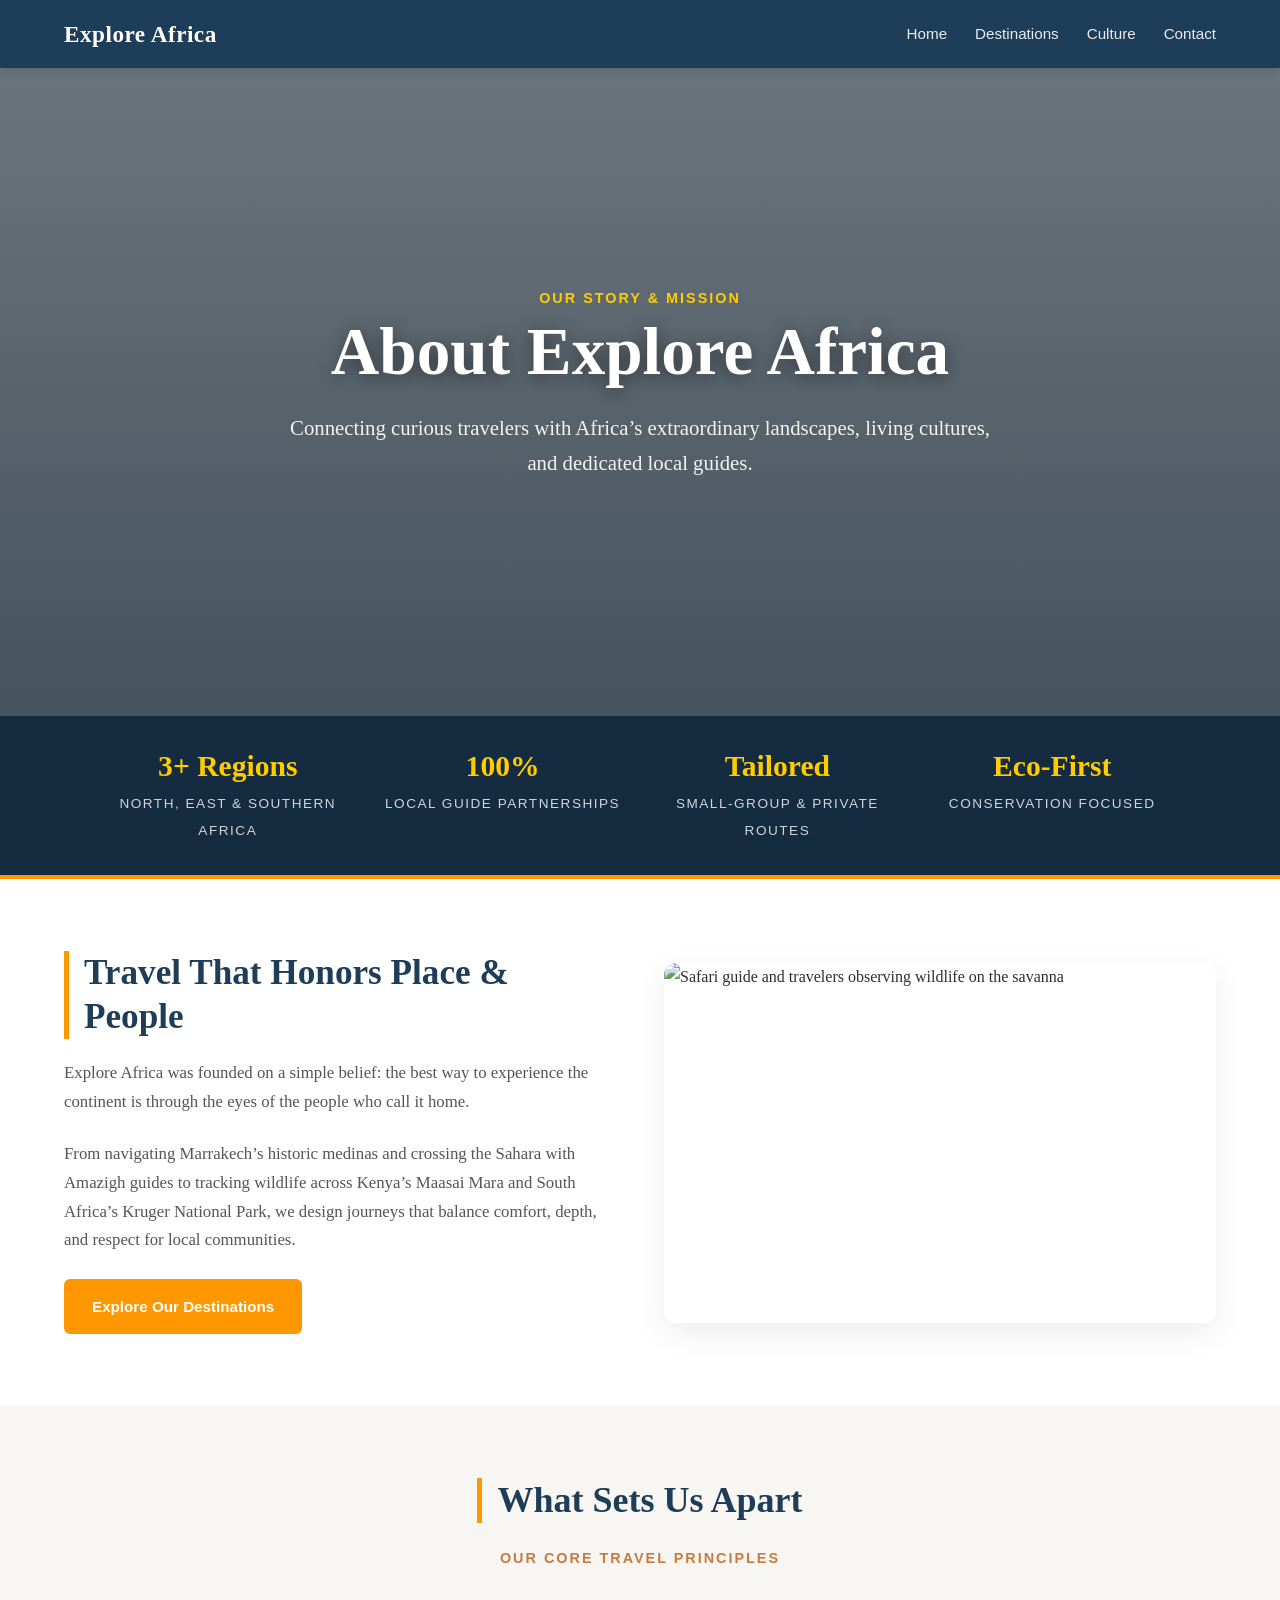
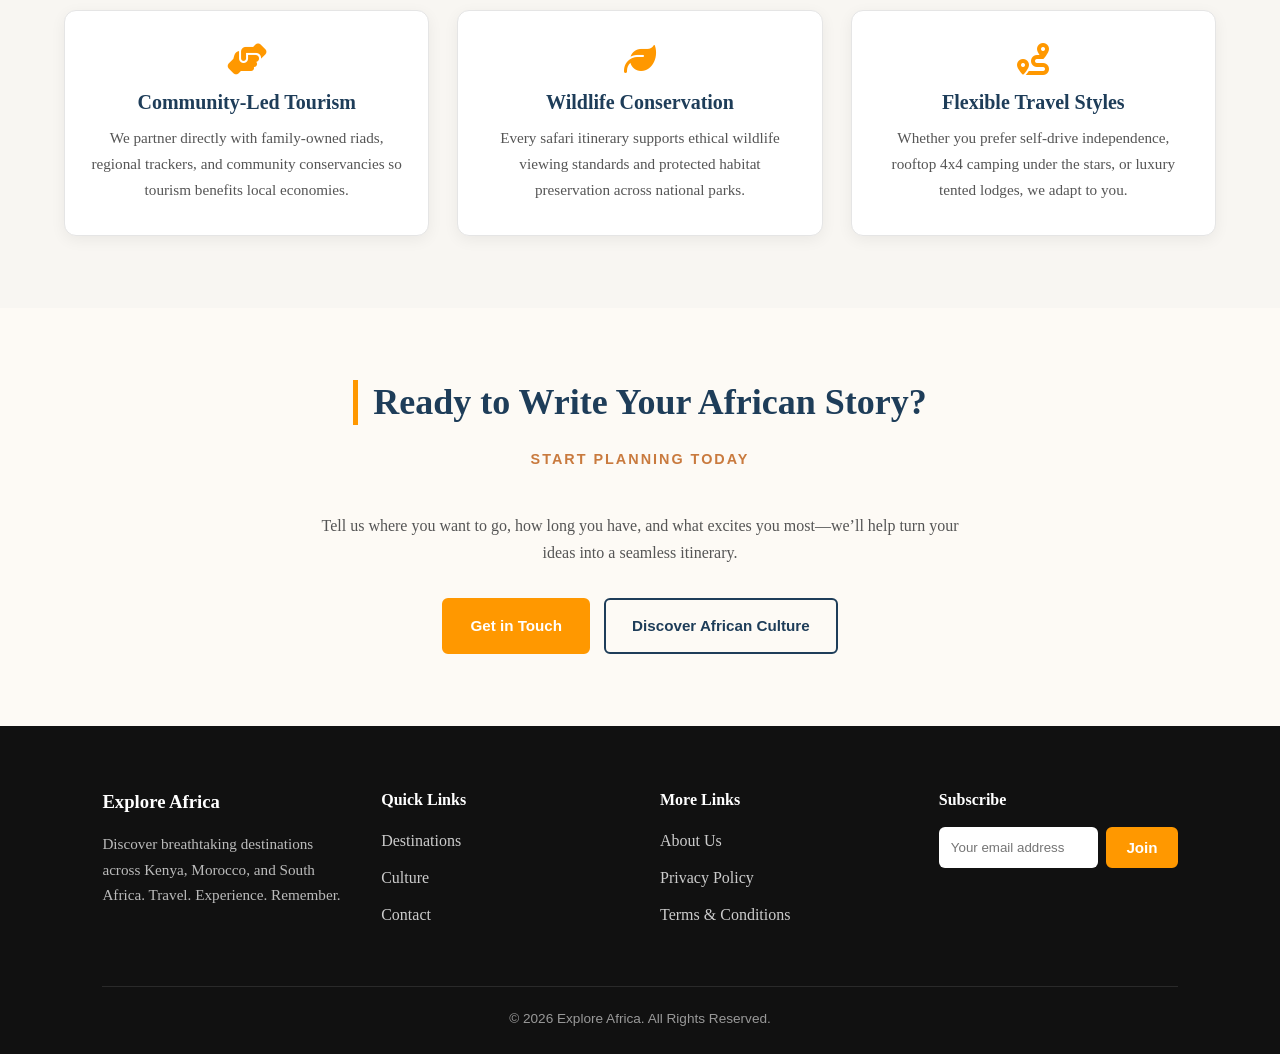
==== commit 218691de: "Refactor site with CSS custom properties, responsive layouts, and interactive filtering" ====
--- a/about.html
+++ b/about.html
@@ -3,34 +3,170 @@
 <head>
   <meta charset="UTF-8">
   <meta name="viewport" content="width=device-width, initial-scale=1.0">
-  <title>About Explore Africa</title>
+  <meta name="description" content="Learn about Explore Africa Travel—our mission, local regional guides, and commitment to responsible, authentic African journeys.">
+  <title>About Us | Explore Africa</title>
+  <link rel="stylesheet" href="https://cdnjs.cloudflare.com/ajax/libs/font-awesome/6.5.2/css/all.min.css">
+  <link rel="stylesheet" href="variables.css">
   <link rel="stylesheet" href="style.css">
 </head>
 <body>
 
-<header>
-  <nav>
-    <h2>Explore Africa</h2>
-  </nav>
-</header>
+  <!-- HEADER & NAVIGATION -->
+  <header class="main-header">
+    <nav class="nav-container" aria-label="Main Navigation">
+      <a href="index.html" class="logo"><h2>Explore Africa</h2></a>
 
-<section class="page-hero">
-  <h1>About Explore Africa</h1>
-</section>
+      <button class="hamburger" onclick="toggleMenu()" aria-label="Toggle navigation menu" aria-expanded="false">
+        ☰
+      </button>
 
-<section class="intro section-padding">
-  <!-- Your current intro content -->
-</section>
+      <ul id="nav-links" class="nav-menu">
+        <li><a href="index.html">Home</a></li>
+        <li><a href="destinations.html">Destinations</a></li>
+        <li><a href="culture.html">Culture</a></li>
+        <li><a href="contact.html">Contact</a></li>
+      </ul>
+    </nav>
+  </header>
 
-<section class="discover section-padding">
-  <!-- Your current discover content -->
-</section>
+  <!-- PAGE HERO BANNER -->
+  <section class="page-hero" aria-label="About Explore Africa banner" style="background: linear-gradient(rgba(18, 35, 50, 0.62), rgba(18, 35, 50, 0.78)), url('https://images.unsplash.com/photo-1516426122078-c23e76319801?auto=format&fit=crop&w=1920&q=80') center/cover no-repeat;">
+    <div class="hero-content">
+      <span class="subheading" style="color: var(--color-gold);">Our Story &amp; Mission</span>
+      <h1>About Explore Africa</h1>
+      <p>Connecting curious travelers with Africa’s extraordinary landscapes, living cultures, and dedicated local guides.</p>
+    </div>
+  </section>
 
-<div style="text-align:center;margin:4rem 0;">
-  <a href="index.html" class="btn">
-    Back Home
-  </a>
-</div>
+  <!-- IMPACT STATS BAR -->
+  <section class="trip-stats" aria-label="Explore Africa milestones">
+    <div class="stat">
+      <h3>3+ Regions</h3>
+      <span>North, East &amp; Southern Africa</span>
+    </div>
+    <div class="stat">
+      <h3>100%</h3>
+      <span>Local Guide Partnerships</span>
+    </div>
+    <div class="stat">
+      <h3>Tailored</h3>
+      <span>Small-Group &amp; Private Routes</span>
+    </div>
+    <div class="stat">
+      <h3>Eco-First</h3>
+      <span>Conservation Focused</span>
+    </div>
+  </section>
 
+  <!-- MAIN CONTENT -->
+  <main id="main-content">
+
+    <!-- MISSION SPLIT SECTION -->
+    <section class="about-preview">
+      <div class="container layout-split">
+        <div class="text-content">
+          <h2>Travel That Honors Place &amp; People</h2>
+          <p>
+            Explore Africa was founded on a simple belief: the best way to experience the continent is through the eyes of the people who call it home.
+          </p>
+          <p>
+            From navigating Marrakech’s historic medinas and crossing the Sahara with Amazigh guides to tracking wildlife across Kenya’s Maasai Mara and South Africa’s Kruger National Park, we design journeys that balance comfort, depth, and respect for local communities.
+          </p>
+          <a href="destinations.html" class="btn">Explore Our Destinations</a>
+        </div>
+        <figure class="img-wrapper">
+          <img src="https://www.innoafrica.co.tz/wp-content/uploads/2021/08/inno-Africa-Safaris-1-min.png" alt="Safari guide and travelers observing wildlife on the savanna" loading="lazy">
+        </figure>
+      </div>
+    </section>
+
+    <!-- CORE VALUES GRID -->
+    <section class="section-padding" style="background-color: var(--color-bg-alt);">
+      <div class="container">
+        <header class="section-header">
+          <h2>What Sets Us Apart</h2>
+          <span class="subheading">Our Core Travel Principles</span>
+        </header>
+
+        <div class="features">
+          <article class="feature">
+            <i class="fas fa-hands-helping" aria-hidden="true"></i>
+            <h3>Community-Led Tourism</h3>
+            <p>We partner directly with family-owned riads, regional trackers, and community conservancies so tourism benefits local economies.</p>
+          </article>
+
+          <article class="feature">
+            <i class="fas fa-leaf" aria-hidden="true"></i>
+            <h3>Wildlife Conservation</h3>
+            <p>Every safari itinerary supports ethical wildlife viewing standards and protected habitat preservation across national parks.</p>
+          </article>
+
+          <article class="feature">
+            <i class="fas fa-route" aria-hidden="true"></i>
+            <h3>Flexible Travel Styles</h3>
+            <p>Whether you prefer self-drive independence, rooftop 4x4 camping under the stars, or luxury tented lodges, we adapt to you.</p>
+          </article>
+        </div>
+      </div>
+    </section>
+
+    <!-- CALL TO ACTION -->
+    <section class="section-padding">
+      <div class="container" style="max-width: var(--container-narrow); text-align: center;">
+        <header class="section-header">
+          <h2>Ready to Write Your African Story?</h2>
+          <span class="subheading">Start Planning Today</span>
+        </header>
+        <p style="color: var(--color-text-muted); max-width: 650px; margin: 0 auto 2rem;">
+          Tell us where you want to go, how long you have, and what excites you most—we’ll help turn your ideas into a seamless itinerary.
+        </p>
+        <div class="actions-panel" style="justify-content: center;">
+          <a href="contact.html" class="btn">Get in Touch</a>
+          <a href="culture.html" class="btn btn-secondary">Discover African Culture</a>
+        </div>
+      </div>
+    </section>
+
+  </main>
+
+  <!-- FOOTER -->
+  <footer class="main-footer">
+    <div class="footer-container">
+      <div class="footer-section">
+        <h3>Explore Africa</h3>
+        <p>Discover breathtaking destinations across Kenya, Morocco, and South Africa. Travel. Experience. Remember.</p>
+      </div>
+      <div class="footer-section">
+        <h4>Quick Links</h4>
+        <ul>
+          <li><a href="destinations.html">Destinations</a></li>
+          <li><a href="culture.html">Culture</a></li>
+          <li><a href="contact.html">Contact</a></li>
+        </ul>
+      </div>
+      <div class="footer-section">
+        <h4>More Links</h4>
+        <ul>
+          <li><a href="about.html">About Us</a></li>
+          <li><a href="legal.html">Privacy Policy</a></li>
+          <li><a href="legal.html#terms">Terms &amp; Conditions</a></li>
+        </ul>
+      </div>
+      <div class="footer-section">
+        <h4>Subscribe</h4>
+        <form class="newsletter" action="#" method="POST">
+          <label for="newsletter-email" class="visually-hidden">Email Address</label>
+          <input type="email" id="newsletter-email" placeholder="Your email address" required>
+          <button type="submit" class="btn btn-submit">Join</button>
+        </form>
+      </div>
+    </div>
+    <div class="footer-bottom">
+      <p>&copy; 2026 Explore Africa. All Rights Reserved.</p>
+    </div>
+  </footer>
+
+  <!-- GLOBAL JAVASCRIPT -->
+  <script src="main.js" defer></script>
 </body>
 </html>
--- a/variables.css
+++ b/variables.css
@@ -0,0 +1,46 @@
+/* ==========================================================================
+   EXPLORE AFRICA — DESIGN TOKENS & CSS CUSTOM PROPERTIES
+   ========================================================================== */
+:root {
+  /* Brand Palette */
+  --color-primary: #1e3d59;        /* Deep Savanna / Atlas Navy */
+  --color-primary-dark: #152b40;
+  --color-accent: #ff9800;         /* Warm Sunset Amber */
+  --color-accent-hover: #e68900;
+  --color-gold: #ffcc00;           /* Highlight Gold */
+  --color-terracotta: #c97a3e;     /* Sahara Terracotta */
+  --color-earth: #8c5a2b;          /* Rich Earth Brown */
+
+  /* Neutral & Surface Colors */
+  --color-bg: #fdfaf5;             /* Warm Sand Off-White */
+  --color-bg-alt: #f8f6f2;         /* Soft Stone Section Tint */
+  --color-surface: #ffffff;        /* Pure White Cards */
+  --color-footer-bg: #111111;
+  --color-text: #2e2e2e;
+  --color-text-muted: #555555;
+  --color-border: #e5e5e5;
+
+  /* Typography */
+  --font-serif: 'Georgia', 'Times New Roman', serif;
+  --font-sans: -apple-system, BlinkMacSystemFont, 'Segoe UI', Roboto, Helvetica, Arial, sans-serif;
+
+  /* Spacing & Layout */
+  --container-max: 1200px;
+  --container-narrow: 900px;
+  --section-py: 4.5rem;
+  --nav-height: 68px;
+
+  /* Radii & Shadows */
+  --radius-sm: 6px;
+  --radius-md: 12px;
+  --radius-lg: 16px;
+  --radius-pill: 999px;
+
+  --shadow-sm: 0 4px 15px rgba(0, 0, 0, 0.06);
+  --shadow-md: 0 10px 30px rgba(0, 0, 0, 0.08);
+  --shadow-lg: 0 18px 40px rgba(0, 0, 0, 0.14);
+
+  /* Transitions */
+  --transition-fast: 0.25s ease;
+  --transition-smooth: 0.35s cubic-bezier(0.165, 0.84, 0.44, 1);
+}
--- a/style.css
+++ b/style.css
@@ -1,7 +1,9 @@
 /* ==========================================================================
-   1. GLOBAL RESETS & BASE VARIABLES
-   ========================================================================== */
-* {
+   1. GLOBAL RESETS & BASE STYLES
+   ========================================================================== */
+*,
+*::before,
+*::after {
   margin: 0;
   padding: 0;
   box-sizing: border-box;
@@ -12,90 +14,266 @@
 }
 
 body {
-  font-family: 'Georgia', serif;
-  background: #fdfaf5;
-  color: #2e2e2e;
-  line-height: 1.6;
+  font-family: var(--font-serif);
+  background-color: var(--color-bg);
+  color: var(--color-text);
+  line-height: 1.7;
+  overflow-x: hidden;
+}
+
+img {
+  max-width: 100%;
+  display: block;
 }
 
 .container {
   width: 90%;
-  max-width: 1200px;
+  max-width: var(--container-max);
   margin: 0 auto;
-  padding: 60px 0;
-}
-
-/* ==========================================================================
-   2. TYPOGRAPHY & GENERAL COMPONENTS
-   ========================================================================== */
-h2 {
-  font-size: 28px;
-  color: #1e3d59;
-  border-left: 6px solid #ff9800;
+}
+
+.section-padding {
+  padding: var(--section-py) 0;
+}
+
+.visually-hidden {
+  position: absolute;
+  width: 1px;
+  height: 1px;
+  padding: 0;
+  margin: -1px;
+  overflow: hidden;
+  clip: rect(0, 0, 0, 0);
+  border: 0;
+}
+
+/* ==========================================================================
+   2. TYPOGRAPHY & REUSABLE BUTTONS
+   ========================================================================== */
+h1, h2, h3, h4 {
+  color: var(--color-primary);
+  line-height: 1.25;
+}
+
+.section-header {
+  text-align: center;
+  margin-bottom: 2.5rem;
+}
+
+.section-header h2,
+section > .container > h2 {
+  font-size: clamp(1.75rem, 3vw, 2.25rem);
+  display: inline-block;
+  border-left: 5px solid var(--color-accent);
   padding-left: 15px;
-  margin-top: 30px;
-  margin-bottom: 20px;
-}
-
-section h2 {
-  text-align: center;
-  margin-bottom: 20px;
-  font-size: 2rem;
-}
-
-section p {
-  text-align: center;
-  max-width: 850px;
-  margin: 0 auto 30px;
-  line-height: 1.7;
+  margin-bottom: 1rem;
+}
+
+.subheading {
+  display: block;
+  font-family: var(--font-sans);
+  font-size: 0.9rem;
+  font-weight: 600;
+  text-transform: uppercase;
+  letter-spacing: 2px;
+  color: var(--color-terracotta);
+  margin-top: 0.4rem;
 }
 
 .highlight {
-  color: #ff9800;
-}
-
-/* Global Buttons */
-.btn {
-  display: inline-block;
-  padding: 12px 24px;
-  background: #ff9800;
-  color: white;
+  color: var(--color-accent);
+}
+
+/* Unified Button System */
+.btn,
+.btn-book {
+  display: inline-flex;
+  align-items: center;
+  justify-content: center;
+  gap: 8px;
+  padding: 13px 26px;
+  background-color: var(--color-accent);
+  color: #ffffff;
+  font-family: var(--font-sans);
+  font-size: 0.95rem;
+  font-weight: 600;
   text-decoration: none;
-  border-radius: 5px;
-  margin-top: 20px;
-  font-weight: bold;
-  transition: 0.3s ease;
-}
-
-.btn:hover {
-  background: #e68900;
-  transform: scale(1.05);
+  border: 2px solid var(--color-accent);
+  border-radius: var(--radius-sm);
+  cursor: pointer;
+  transition: transform var(--transition-fast), background-color var(--transition-fast), box-shadow var(--transition-fast);
+}
+
+.btn:hover,
+.btn-book:hover {
+  background-color: var(--color-accent-hover);
+  border-color: var(--color-accent-hover);
+  transform: translateY(-2px);
+  box-shadow: 0 6px 18px rgba(255, 152, 0, 0.3);
+}
+
+.btn-secondary {
+  background-color: transparent;
+  color: var(--color-primary);
+  border-color: var(--color-primary);
+}
+
+.btn-secondary:hover {
+  background-color: var(--color-primary);
+  border-color: var(--color-primary);
+  color: #ffffff;
+  box-shadow: var(--shadow-sm);
 }
 
 .cta-wrapper {
   text-align: center;
-  margin-top: 40px;
-}
-
-/* Images & Figures */
-figure img, 
-a img {
+  margin-top: 2.5rem;
+}
+
+/* ==========================================================================
+   3. STICKY NAVIGATION HEADER
+   ========================================================================== */
+.main-header {
+  background-color: var(--color-primary);
+  padding: 0 5%;
+  height: var(--nav-height);
+  position: sticky;
+  top: 0;
+  z-index: 2000;
+  box-shadow: 0 2px 12px rgba(0, 0, 0, 0.15);
+  display: flex;
+  align-items: center;
+}
+
+.nav-container {
   width: 100%;
-  border-radius: 10px;
-  transition: 0.3s ease;
-}
-
-a img:hover {
-  transform: scale(1.05);
-  opacity: 0.9;
-}
-
-/* Modern Split Layout Utility */
+  max-width: var(--container-max);
+  margin: 0 auto;
+  display: flex;
+  justify-content: space-between;
+  align-items: center;
+}
+
+.logo {
+  text-decoration: none;
+}
+
+.logo h2 {
+  color: #ffffff;
+  font-size: 1.45rem;
+  letter-spacing: 0.5px;
+  border: none;
+  padding: 0;
+  margin: 0;
+}
+
+.nav-menu {
+  list-style: none;
+  display: flex;
+  gap: 28px;
+}
+
+.nav-menu a {
+  font-family: var(--font-sans);
+  text-decoration: none;
+  color: rgba(255, 255, 255, 0.9);
+  font-weight: 500;
+  font-size: 0.95rem;
+  padding-bottom: 4px;
+  border-bottom: 2px solid transparent;
+  transition: color var(--transition-fast), border-color var(--transition-fast);
+}
+
+.nav-menu a:hover,
+.nav-menu a.active {
+  color: var(--color-gold);
+  border-bottom-color: var(--color-gold);
+}
+
+.hamburger {
+  display: none;
+  font-size: 1.75rem;
+  color: #ffffff;
+  background: none;
+  border: none;
+  cursor: pointer;
+}
+
+/* ==========================================================================
+   4. HERO BANNERS & TRIP STATS
+   ========================================================================== */
+.hero,
+.page-hero,
+.itineraries-header {
+  position: relative;
+  min-height: 72vh;
+  display: flex;
+  flex-direction: column;
+  justify-content: center;
+  align-items: center;
+  text-align: center;
+  color: #ffffff;
+  padding: 4rem 1.5rem;
+  background: linear-gradient(rgba(18, 35, 50, 0.62), rgba(18, 35, 50, 0.72)),
+              url('https://images.unsplash.com/photo-1516426122078-c23e76319801?auto=format&fit=crop&w=1920&q=80') center/cover no-repeat;
+}
+
+.hero h1,
+.page-hero h1,
+.itineraries-header h1 {
+  color: #ffffff;
+  font-size: clamp(2.4rem, 5.5vw, 4.2rem);
+  margin-bottom: 1rem;
+  text-shadow: 0 4px 18px rgba(0, 0, 0, 0.45);
+}
+
+.hero p,
+.page-hero p,
+.itineraries-header p {
+  color: rgba(255, 255, 255, 0.92);
+  font-size: clamp(1.05rem, 2vw, 1.3rem);
+  max-width: 720px;
+  margin: 0 auto 1.5rem;
+}
+
+/* Trip Stats Bar */
+.trip-stats {
+  background-color: var(--color-primary-dark);
+  color: #ffffff;
+  display: grid;
+  grid-template-columns: repeat(auto-fit, minmax(160px, 1fr));
+  gap: 1.5rem;
+  padding: 2rem 8%;
+  text-align: center;
+  border-bottom: 4px solid var(--color-accent);
+}
+
+.trip-stats .stat h3 {
+  color: var(--color-gold);
+  font-size: 1.85rem;
+  margin-bottom: 0.25rem;
+}
+
+.trip-stats .stat span {
+  font-family: var(--font-sans);
+  font-size: 0.85rem;
+  text-transform: uppercase;
+  letter-spacing: 1.5px;
+  color: rgba(255, 255, 255, 0.8);
+}
+
+/* ==========================================================================
+   5. SPLIT LAYOUTS & ABOUT PREVIEW
+   ========================================================================== */
+.about-preview {
+  padding: var(--section-py) 0;
+  background-color: var(--color-surface);
+}
+
 .layout-split {
   display: flex;
   align-items: center;
-  gap: 40px;
-  text-align: left;
+  gap: 3rem;
 }
 
 .layout-split.reverse {
@@ -107,628 +285,586 @@
   flex: 1;
 }
 
+.layout-split h2 {
+  border-left: 5px solid var(--color-accent);
+  padding-left: 15px;
+  margin-bottom: 1.25rem;
+  font-size: clamp(1.75rem, 3vw, 2.2rem);
+}
+
 .layout-split p {
-  text-align: left;
-}
-
-/* ==========================================================================
-   3. NAVIGATION HEADER
-   ========================================================================== */
-header {
-  background: #1e3d59;
-  padding: 15px 30px;
+  color: var(--color-text-muted);
+  margin-bottom: 1.5rem;
+  font-size: 1.05rem;
+}
+
+.img-wrapper img {
+  width: 100%;
+  height: 360px;
+  object-fit: cover;
+  border-radius: var(--radius-md);
+  box-shadow: var(--shadow-md);
+}
+
+/* ==========================================================================
+   6. CARDS & GRIDS (EXPERIENCES, FEATURED & WILDLIFE)
+   ========================================================================== */
+.experience-grid,
+.features {
+  display: grid;
+  grid-template-columns: repeat(auto-fit, minmax(260px, 1fr));
+  gap: 28px;
+}
+
+.card,
+.feature,
+.info-card {
+  background-color: var(--color-surface);
+  border-radius: var(--radius-md);
+  box-shadow: var(--shadow-sm);
+  border: 1px solid var(--color-border);
+  overflow: hidden;
+  transition: transform var(--transition-smooth), box-shadow var(--transition-smooth);
+}
+
+.card:hover,
+.feature:hover,
+.info-card:hover {
+  transform: translateY(-6px);
+  box-shadow: var(--shadow-lg);
+}
+
+.card img {
+  width: 100%;
+  height: 210px;
+  object-fit: cover;
+}
+
+.card-body {
+  padding: 1.5rem;
+}
+
+.card-body h3,
+.feature h3,
+.info-card h3 {
+  margin-bottom: 0.65rem;
+  font-size: 1.25rem;
+}
+
+.card-body p,
+.feature p,
+.info-card p {
+  font-size: 0.95rem;
+  color: var(--color-text-muted);
+}
+
+/* Featured Destination Overlay Cards */
+.featured-grid {
+  display: grid;
+  grid-template-columns: repeat(auto-fit, minmax(290px, 1fr));
+  gap: 28px;
+  margin-top: 2rem;
+}
+
+.featured-card {
+  display: block;
+  height: 360px;
+  border-radius: var(--radius-lg);
+  background-size: cover;
+  background-position: center;
+  position: relative;
+  overflow: hidden;
+  text-decoration: none;
+  box-shadow: var(--shadow-sm);
+  transition: transform var(--transition-smooth), box-shadow var(--transition-smooth);
+}
+
+.featured-card:hover {
+  transform: translateY(-8px);
+  box-shadow: var(--shadow-lg);
+}
+
+.card-overlay {
+  position: absolute;
+  inset: auto 0 0 0;
+  padding: 1.75rem;
+  background: linear-gradient(to top, rgba(0, 0, 0, 0.85) 25%, transparent);
+}
+
+.card-overlay h3 {
+  color: var(--color-gold);
+  font-size: 1.5rem;
+  margin-bottom: 0.3rem;
+}
+
+.card-overlay p {
+  color: #f0f0f0;
+  font-size: 0.95rem;
+}
+
+/* Wildlife Alternating Species Cards */
+.species-card {
+  background-color: var(--color-surface);
+  border-radius: var(--radius-md);
+  box-shadow: var(--shadow-sm);
+  border: 1px solid var(--color-border);
+  margin-bottom: 2rem;
+  overflow: hidden;
+  display: flex;
+  flex-direction: column;
+  scroll-margin-top: calc(var(--nav-height) + 20px);
+}
+
+@media (min-width: 700px) {
+  .species-card {
+    flex-direction: row;
+  }
+  .species-card:nth-child(even) {
+    flex-direction: row-reverse;
+  }
+  .species-image-wrapper {
+    width: 40%;
+    min-width: 260px;
+  }
+  .species-content {
+    width: 60%;
+  }
+}
+
+.species-image {
+  width: 100%;
+  height: 100%;
+  min-height: 230px;
+  object-fit: cover;
+}
+
+.species-content {
+  padding: 2rem;
+}
+
+.species-title {
+  color: var(--color-terracotta);
+  font-size: 1.4rem;
+}
+
+.adaptation-tag {
+  display: inline-block;
+  background-color: #fffdf5;
+  border-left: 3px solid var(--color-gold);
+  padding: 5px 12px;
+  font-family: var(--font-sans);
+  font-size: 0.85rem;
+  font-weight: 600;
+  margin: 0.75rem 0 1rem;
+}
+
+/* ==========================================================================
+   7. MOROCCO EDITORIAL & ITINERARY COMPONENTS
+   ========================================================================== */
+.itinerary-nav {
+  display: flex;
+  flex-wrap: wrap;
+  justify-content: center;
+  gap: 10px;
+  padding: 14px 20px;
+  background-color: var(--color-bg-alt);
+  border-bottom: 1px solid var(--color-border);
   position: sticky;
-  top: 0;
-  z-index: 2000;
-}
-
-nav {
-  display: flex;
-  justify-content: space-between;
-  align-items: center;
-  max-width: 1200px;
+  top: var(--nav-height);
+  z-index: 1000;
+}
+
+.itinerary-nav a {
+  font-family: var(--font-sans);
+  text-decoration: none;
+  color: var(--color-primary);
+  font-weight: 600;
+  font-size: 0.88rem;
+  padding: 6px 16px;
+  border-radius: var(--radius-pill);
+  background-color: var(--color-surface);
+  border: 1px solid rgba(30, 61, 89, 0.15);
+  transition: all var(--transition-fast);
+}
+
+.itinerary-nav a:hover {
+  background-color: var(--color-accent);
+  color: #ffffff;
+  border-color: var(--color-accent);
+}
+
+.itinerary-section {
+  padding: var(--section-py) 20px;
+  display: flex;
+  justify-content: center;
+}
+
+.itinerary-section:nth-of-type(even) {
+  background-color: var(--color-surface);
+}
+
+.itinerary-card {
+  max-width: var(--container-narrow);
+  width: 100%;
+  background-color: var(--color-surface);
+  padding: 2.75rem;
+  border-radius: var(--radius-lg);
+  box-shadow: var(--shadow-md);
+  border: 1px solid var(--color-border);
+}
+
+.day-list {
+  background-color: #fcf8f2;
+  border-left: 5px solid var(--color-accent);
+  padding: 1.5rem;
+  border-radius: 0 var(--radius-md) var(--radius-md) 0;
+  margin-bottom: 2rem;
+}
+
+.day-list ul {
+  list-style: none;
+}
+
+.day-list li {
+  margin-bottom: 0.65rem;
+}
+
+.day-list strong {
+  color: var(--color-earth);
+}
+
+.day {
+  margin-bottom: 1.75rem;
+  padding: 1.25rem 1.5rem;
+  border-left: 4px solid var(--color-primary);
+  background-color: var(--color-bg);
+  border-radius: var(--radius-sm);
+}
+
+.day h3 {
+  color: var(--color-earth);
+  margin-bottom: 0.5rem;
+}
+
+.actions-panel {
+  display: flex;
+  flex-wrap: wrap;
+  gap: 14px;
+  margin-top: 1.5rem;
+}
+
+/* ==========================================================================
+   8. CONTACT FORM, FAQ & SOCIAL CONNECT
+   ========================================================================== */
+.contact-info,
+.why-contact,
+.faq,
+.contact-section {
+  padding: var(--section-py) 8%;
+}
+
+.contact-section,
+.faq {
+  background-color: var(--color-bg-alt);
+}
+
+.info-card,
+.feature {
+  padding: 2rem 1.5rem;
+  text-align: center;
+}
+
+.info-card i,
+.feature i {
+  font-size: 2rem;
+  color: var(--color-accent);
+  margin-bottom: 0.9rem;
+}
+
+.contact-section form {
+  max-width: 800px;
   margin: 0 auto;
-}
-
-nav h2 {
-  color: white;
-  font-size: 22px;
-  margin: 0;
-  padding: 0;
-  border: none;
-}
-
-#nav-links {
-  list-style: none;
-  display: flex;
-  gap: 25px;
-}
-
-#nav-links li a {
-  text-decoration: none;
-  color: white;
-  font-weight: 500;
-  transition: 0.3s;
-}
-
-#nav-links li a:hover,
-#nav-links li a.active {
-  color: #ffcc00;
-}
-
-.hamburger {
-  display: none;
-  font-size: 28px;
-  color: white;
-  cursor: pointer;
-  background: none;
-  border: none;
-}
-
-/* ==========================================================================
-   4. HERO SECTIONS
-   ========================================================================== */
-
-/* ==========================================================================
-CONTACT PAGE ENHANCEMENTS
-========================================================================== */
-
-/* Hero Enhancement */
-.page-hero {
-position: relative;
-}
-
-.page-hero::before {
-content: "";
-position: absolute;
-inset: 0;
-background: linear-gradient(
-rgba(0,0,0,0.55),
-rgba(0,0,0,0.65)
-);
-}
-
-.page-hero h1,
-.page-hero p {
-position: relative;
-z-index: 2;
-}
-
-.page-hero p {
-color: white;
-max-width: 700px;
-font-size: 1.1rem;
-margin-top: 15px;
-}
-
-/* Contact Information Cards */
-.contact-info {
-display: grid;
-grid-template-columns: repeat(auto-fit, minmax(230px, 1fr));
-gap: 25px;
-padding: 80px 8%;
-background: #ffffff;
-}
-
-.info-card {
-background: white;
-padding: 35px 25px;
-text-align: center;
-border-radius: 15px;
-box-shadow: 0 10px 25px rgba(0,0,0,0.08);
-transition: 0.3s ease;
-}
-
-.info-card:hover {
-transform: translateY(-8px);
-box-shadow: 0 20px 35px rgba(0,0,0,0.12);
-}
-
-.info-card i {
-font-size: 2.2rem;
-color: #ff9800;
-margin-bottom: 15px;
-}
-
-.info-card h3 {
-color: #1e3d59;
-margin-bottom: 10px;
-}
-
-.info-card p {
-margin: 0;
-font-size: 0.95rem;
-}
-
-/* Contact Form Section */
-.contact-section {
-background: #f8f7f3;
-padding: 80px 8%;
-}
-
-.contact-section form {
-max-width: 850px;
-margin: auto;
-background: white;
-padding: 45px;
-border-radius: 18px;
-box-shadow: 0 15px 40px rgba(0,0,0,0.08);
-}
-
-.contact-section h2 {
-text-align: center;
-border: none;
-padding: 0;
-margin-bottom: 30px;
+  background-color: var(--color-surface);
+  padding: 2.75rem;
+  border-radius: var(--radius-lg);
+  box-shadow: var(--shadow-md);
 }
 
 .contact-section input,
 .contact-section select,
 .contact-section textarea {
-width: 100%;
-padding: 15px;
-margin-bottom: 18px;
-border: 1px solid #d9d9d9;
-border-radius: 10px;
-font-size: 1rem;
-font-family: inherit;
-transition: 0.3s ease;
+  width: 100%;
+  padding: 14px 16px;
+  margin-bottom: 1rem;
+  border: 1px solid #d9d9d9;
+  border-radius: var(--radius-sm);
+  font-size: 1rem;
+  font-family: var(--font-sans);
+  transition: border-color var(--transition-fast), box-shadow var(--transition-fast);
 }
 
 .contact-section input:focus,
 .contact-section select:focus,
 .contact-section textarea:focus {
-border-color: #ff9800;
-outline: none;
-box-shadow: 0 0 0 4px rgba(255,152,0,0.15);
+  outline: none;
+  border-color: var(--color-accent);
+  box-shadow: 0 0 0 4px rgba(255, 152, 0, 0.15);
 }
 
 .contact-section textarea {
-resize: vertical;
-min-height: 150px;
+  resize: vertical;
+  min-height: 140px;
 }
 
 .contact-section button {
-width: 100%;
-border: none;
-background: #ff9800;
-color: white;
-font-size: 1rem;
-font-weight: bold;
-padding: 16px;
-border-radius: 10px;
-cursor: pointer;
-transition: 0.3s ease;
-}
-
-.contact-section button:hover {
-background: #e68900;
-transform: translateY(-2px);
-}
-
-/* Why Choose Us */
-.why-contact {
-padding: 90px 8%;
-background: white;
-}
-
-.features {
-display: grid;
-grid-template-columns: repeat(auto-fit,minmax(250px,1fr));
-gap: 30px;
-margin-top: 40px;
-}
-
-.feature {
-background: #fdfaf5;
-padding: 30px;
-border-radius: 15px;
-text-align: center;
-border: 1px solid #ececec;
-transition: 0.3s ease;
-}
-
-.feature:hover {
-transform: translateY(-6px);
-}
-
-.feature i {
-font-size: 2rem;
-color: #ff9800;
-margin-bottom: 15px;
-}
-
-.feature h3 {
-color: #1e3d59;
-margin-bottom: 10px;
-}
-
-/* FAQ Section */
-.faq {
-padding: 90px 8%;
-background: #f8f7f3;
+  width: 100%;
 }
 
 .faq details {
-background: white;
-padding: 18px 22px;
-border-radius: 12px;
-margin-bottom: 15px;
-box-shadow: 0 5px 15px rgba(0,0,0,0.05);
-cursor: pointer;
+  background-color: var(--color-surface);
+  padding: 1.15rem 1.5rem;
+  border-radius: var(--radius-md);
+  margin-bottom: 0.9rem;
+  box-shadow: var(--shadow-sm);
+  cursor: pointer;
 }
 
 .faq summary {
-font-weight: bold;
-color: #1e3d59;
+  font-weight: bold;
+  color: var(--color-primary);
 }
 
 .faq p {
-text-align: left;
-margin-top: 15px;
-}
-
-/* Mobile */
-@media (max-width: 768px) {
-
-.contact-info {
-padding: 60px 5%;
-}
-
-.contact-section {
-padding: 60px 5%;
-}
-
-.contact-section form {
-padding: 25px;
-}
-
-.why-contact,
-.faq {
-padding: 60px 5%;
-}
-
-.page-hero h1 {
-font-size: 2.2rem;
-}
-}
-
-
-/* ==========================================================================
-   5. CARDS & GRIDS (EXPERIENCES & DESTINATIONS)
-   ========================================================================== */
-.experience-grid {
-  display:grid;
-  grid-template-columns: repeat(auto-fit, minmax(250px, 1fr));
-  gap: 30px;
-  margin-top: 40px;
-}
-
-.card {
-  background: #fff;
-  border-radius: 12px;
-  box-shadow: 0 4px 15px rgba(0,0,0,0.08);
-  overflow: hidden;
-  transition: 0.3s ease;
-}
-
-.card:hover {
-  transform: translateY(-6px);
-  box-shadow: 0 15px 30px rgba(0,0,0,0.12);
-}
-
-.card img {
-  height: 200px;
-  object-fit: cover;
-  width: 100%;
-}
-
-.card-body {
-  padding: 20px;
-  text-align: left;
-}
-
-.card h3 {
-  margin-bottom: 10px;
-  color: #1e3d59;
-}
-
-.card p {
-  text-align: left;
+  margin-top: 0.85rem;
+  color: var(--color-text-muted);
+}
+
+.social-icons {
+  margin: 4rem auto;
+  padding: 2.5rem 1.5rem;
+  max-width: 1100px;
+  border: 1px solid var(--color-border);
+  border-radius: var(--radius-lg);
+  background-color: var(--color-surface);
+  text-align: center;
+}
+
+.social-icons .icons {
+  display: flex;
+  justify-content: center;
+  gap: 1.25rem;
+  flex-wrap: wrap;
+  margin-top: 1.25rem;
+}
+
+.social-icons .icons a {
+  width: 50px;
+  height: 50px;
+  display: flex;
+  align-items: center;
+  justify-content: center;
+  background-color: var(--color-bg);
+  border: 1px solid var(--color-border);
+  border-radius: 50%;
+  color: var(--color-text);
+  font-size: 1.25rem;
+  text-decoration: none;
+  transition: transform var(--transition-fast), background-color var(--transition-fast), color var(--transition-fast);
+}
+
+.social-icons .icons a:hover {
+  transform: translateY(-4px);
+  background-color: var(--color-primary);
+  color: #ffffff;
+}
+
+/* ==========================================================================
+   9. FOOTER
+   ========================================================================== */
+.main-footer {
+  background-color: var(--color-footer-bg);
+  color: #ffffff;
+  padding: 4rem 8% 1.5rem;
+}
+
+.footer-container {
+  max-width: var(--container-max);
+  margin: 0 auto;
+  display: grid;
+  grid-template-columns: repeat(auto-fit, minmax(220px, 1fr));
+  gap: 2.5rem;
+}
+
+.footer-section h3,
+.footer-section h4 {
+  color: #ffffff;
+  margin-bottom: 1.1rem;
+}
+
+.footer-section p {
+  color: #bbbbbb;
   font-size: 0.95rem;
-  margin: 0;
-}
-
-/* Featured / Overlay Destinations Cards */
-.featured-grid {
-  display: grid;
-  grid-template-columns: repeat(auto-fit, minmax(280px, 1fr));
-  gap: 30px;
-}
-
-.featured-card {
-  height: 350px;
-  border-radius: 15px;
-  background-size: 110%;
-  background-position: center;
-  background-repeat: no-repeat;
-  position: relative;
-  overflow: hidden;
+}
+
+.footer-section ul {
+  list-style: none;
+}
+
+.footer-section a {
+  display: inline-block;
+  color: #cccccc;
   text-decoration: none;
-  color: white;
-  transition: all 0.5s ease;
-}
-
-.featured-card:hover {
-  background-size: 120%;
-  transform: translateY(-10px);
-}
-
-.card-overlay {
-  position: absolute;
-  bottom: 0;
-  left: 0;
-  width: 100%;
-  padding: 25px;
-  background: linear-gradient(to top, rgba(0,0,0,0.8), transparent);
-}
-
-/* ==========================================================================
-   6. MOROCCO EDITORIAL / ITINERARIES DESIGNS
-   ========================================================================== */
-.morocco-intro {
-  padding: 80px 12%;
-  background: #fff;
+  margin-bottom: 0.6rem;
+  transition: color var(--transition-fast), transform var(--transition-fast);
+}
+
+.footer-section a:hover {
+  color: var(--color-accent);
+  transform: translateX(4px);
+}
+
+.newsletter {
+  display: flex;
+  gap: 8px;
+}
+
+.newsletter input {
+  padding: 10px 12px;
+  border-radius: var(--radius-sm);
+  border: none;
+  flex: 1;
+  min-width: 0;
+}
+
+.newsletter .btn-submit {
+  padding: 10px 18px;
+}
+
+.footer-bottom {
   text-align: center;
-}
-
-.morocco-intro h2 {
-  font-size: 36px;
-  margin-bottom: 20px;
-  color: #eee9e3;
-}
-
-.morocco-content {
-  padding: 100px 12%;
-  column-count: 2;
-  column-gap: 60px;
-  line-height: 1.9;
-  font-size: 17px;
-}
-
-.morocco-content h2 {
-  column-span: all;
-  margin-top: 60px;
-  font-size: 28px;
-  color: #c8baac;
-}
-
-.morocco-content b {
-  display: block;
-  background: #8c5a2b;
-  color: white;
-  padding: 20px;
-  margin: 30px 0;
-  font-size: 18px;
-  column-span: all;
-}
-
-.morocco-content img {
-  margin: 40px 0;
-  border-radius: 12px;
-  box-shadow: 0 20px 40px rgba(0,0,0,0.15);
-  column-span: all;
-}
-
-/* Itinerary Details & Navigation */
-.itinerary-nav {
+  margin-top: 3rem;
+  border-top: 1px solid #2a2a2a;
+  padding-top: 1.25rem;
+  font-family: var(--font-sans);
+  font-size: 0.85rem;
+  color: #999999;
+}
+
+
+/* ==========================================================================
+   DESTINATION FILTER CONTROLS
+   ========================================================================== */
+.filter-controls {
+  display: flex;
+  flex-direction: column;
+  align-items: center;
+  gap: 1.25rem;
+  margin-bottom: 2.5rem;
+}
+
+.filter-pills {
   display: flex;
   flex-wrap: wrap;
   justify-content: center;
   gap: 10px;
-  padding: 20px;
-  background: #1e3d59;
-}
-
-.itinerary-nav a {
-  text-decoration: none;
-  color: white;
-  padding: 8px 14px;
-  border-radius: 20px;
-  background: rgba(255,255,255,0.15);
-  font-size: 14px;
-  transition: 0.3s;
-}
-
-.itinerary-nav a:hover {
-  background: #ffcc00;
-  color: #1e3d59;
-}
-
-.itinerary-section {
-  padding: 60px 20px;
-  display: flex;
-  justify-content: center;
-  background: #fff;
-}
-
-.itinerary-card {
-  max-width: 900px;
+}
+
+.filter-btn {
+  font-family: var(--font-sans);
+  font-size: 0.9rem;
+  font-weight: 600;
+  padding: 9px 20px;
+  border-radius: var(--radius-pill);
+  border: 1.5px solid var(--color-primary);
+  background-color: var(--color-surface);
+  color: var(--color-primary);
+  cursor: pointer;
+  transition: all var(--transition-fast);
+}
+
+.filter-btn:hover,
+.filter-btn.active {
+  background-color: var(--color-accent);
+  border-color: var(--color-accent);
+  color: #ffffff;
+  box-shadow: 0 4px 12px rgba(255, 152, 0, 0.25);
+}
+
+.search-box {
   width: 100%;
-  background: #ffffff;
-  padding: 40px;
-  border-radius: 12px;
-  box-shadow: 0 10px 30px rgba(0,0,0,0.08);
-  border: 1px solid #e5e5e5;
-}
-
-.day {
-  margin-bottom: 25px;
-  padding: 20px;
-  border-left: 4px solid #1e3d59;
-  background: #f9f9f9;
-  border-radius: 6px;
-}
-
-.day h3 {
-  margin-bottom: 10px;
-  color: #1e3d59;
-}
-
-/* ==========================================================================
-   7. SOCIAL CONNECT SECTION
-   ========================================================================== */
-.social-icons {
-  margin: 80px auto;
-  padding: 40px 20px;
-  max-width: 1100px;
-  border: 2px solid #e5e5e5;
-  border-radius: 16px;
-  background: #fafafa;
+  max-width: 420px;
+}
+
+.search-box input {
+  width: 100%;
+  padding: 12px 18px;
+  border-radius: var(--radius-pill);
+  border: 1px solid var(--color-border);
+  background-color: var(--color-surface);
+  font-family: var(--font-sans);
+  font-size: 0.95rem;
+  transition: border-color var(--transition-fast), box-shadow var(--transition-fast);
+}
+
+.search-box input:focus {
+  outline: none;
+  border-color: var(--color-accent);
+  box-shadow: 0 0 0 4px rgba(255, 152, 0, 0.15);
+}
+
+.destination-card.is-hidden {
+  display: none;
+}
+
+.no-results {
   text-align: center;
-}
-
-.social-icons .icons {
-  display: flex;
-  justify-content: center;
-  gap: 25px;
-  flex-wrap: wrap;
-}
-
-.social-icons .icons a {
-  width: 55px;
-  height: 55px;
-  display: flex;
-  align-items: center;
-  justify-content: center;
-  background: #ffffff;
-  border: 1px solid #ddd;
-  border-radius: 50%;
-  color: #333;
-  font-size: 1.4rem;
-  text-decoration: none;
-  transition: all 0.3s ease;
-}
-
-.social-icons .icons a:hover {
-  background: #000;
-  color: #fff;
-  transform: translateY(-5px);
-  box-shadow: 0 10px 25px rgba(0, 0, 0, 0.15);
-}
-
-.icons a:nth-child(1):hover { color: #1877f2; }
-.icons a:nth-child(2):hover { color: #25D366; }
-.icons a:nth-child(3):hover { color: #E1306C; }
-.icons a:nth-child(4):hover { color: #000000; }
-.icons a:nth-child(5):hover { color: #FF0000; }
-
-/* ==========================================================================
-   8. FOOTER SECTIONS
-   ========================================================================== */
-.main-footer {
-  background: #111;
-  color: #fff;
-  padding: 60px 10% 20px;
-}
-
-.footer-container {
-  display: flex;
-  justify-content: space-between;
-  flex-wrap: wrap;
-  gap: 40px;
-}
-
-.footer-section {
-  flex: 1;
-  min-width: 220px;
-}
-
-.footer-section h3,
-.footer-section h4 {
-  margin-bottom: 20px;
-}
-
-.footer-section ul {
-  list-style: none;
-}
-
-.footer-section a {
-  display: block;
-  color: #ccc;
-  text-decoration: none;
-  margin-bottom: 10px;
-  transition: 0.3s ease;
-}
-
-.footer-section a:hover {
-  color: #ff9800;
-  padding-left: 5px;
-}
-
-.newsletter {
-  display: flex;
-  gap: 10px;
-}
-
-.newsletter input {
-  padding: 8px;
-  border-radius: 4px;
-  border: none;
-  flex: 1;
-}
-
-.newsletter button {
-  padding: 8px 15px;
-  background: #ff9800;
-  border: none;
-  color: white;
-  cursor: pointer;
-  border-radius: 4px;
-}
-
-.footer-bottom {
-  text-align: center;
-  margin-top: 40px;
-  border-top: 1px solid #333;
-  padding-top: 20px;
-  font-size: 14px;
-  color: #aaa;
-}
-
-/* ==========================================================================
-   9. MEDIA QUERIES (RESPONSIVENESS)
-   ========================================================================== */
-@media (max-width: 900px) {
-  .morocco-content {
-    column-count: 1;
-  }
-}
-
+  padding: 3rem 1rem;
+  color: var(--color-text-muted);
+  font-size: 1.1rem;
+}
+
+@keyframes fadeInCard {
+  from {
+    opacity: 0;
+    transform: translateY(10px);
+  }
+  to {
+    opacity: 1;
+    transform: translateY(0);
+  }
+}
+/* ==========================================================================
+   10. RESPONSIVE MEDIA QUERIES
+   ========================================================================== */
 @media (max-width: 768px) {
   .layout-split,
   .layout-split.reverse {
     flex-direction: column;
     text-align: center;
   }
-  
-  .layout-split p {
-    text-align: center;
-  }
-
-  #nav-links {
+
+  .layout-split h2 {
+    border-left: none;
+    border-bottom: 3px solid var(--color-accent);
+    padding-left: 0;
+    padding-bottom: 8px;
+    display: inline-block;
+  }
+
+  .nav-menu {
     display: none;
     flex-direction: column;
-    background: #1e3d59;
+    background-color: var(--color-primary);
     position: absolute;
-    top: 60px;
+    top: var(--nav-height);
     right: 0;
-    width: 200px;
-    padding: 20px;
-    box-shadow: 0 4px 10px rgba(0,0,0,0.3);
-  }
-
-  #nav-links.active {
+    width: 230px;
+    padding: 1.5rem;
+    gap: 1rem;
+    box-shadow: var(--shadow-lg);
+  }
+
+  .nav-menu.active {
     display: flex;
   }
 
@@ -736,2242 +872,184 @@
     display: block;
   }
 
-  .hero h1 {
-    font-size: 2.5rem;
-  }
-
-  .page-hero h1 {
-    font-size: 32px;
-  }
-
-  .itinerary-nav {
-    flex-direction: column;
-    align-items: center;
-  }
-
-  .itinerary-nav a {
-    width: 80%;
-    text-align: center;
-  }
-
-  .itinerary-card {
-    padding: 25px;
-  }
-}
-
-@media (max-width: 480px) {
-  .container {
-    padding: 40px 0;
-  }
-  
-  .social-icons {
-    margin: 60px 15px;
-    padding: 30px 15px;
-  }
-}
-
-
-
-/* ==========================================================================
-   UPDATED ADDITIONS FOR TRAVEL MOROCCO
-   ========================================================================== */
-
-/* Layout Grid for Private Tour blocks */
-.two-column {
+  .itinerary-card,
+  .contact-section form {
+    padding: 1.75rem;
+  }
+}
+
+/* ==========================================================================
+   DESTINATION FILTER CONTROLS & CARDS (HIGH-PRIORITY OVERRIDES)
+   ========================================================================== */
+.filter-controls {
+  display: flex;
+  flex-direction: column;
+  align-items: center;
+  gap: 1.25rem;
+  margin-bottom: 2.5rem;
+}
+
+.search-box {
+  width: 100%;
+  max-width: 440px;
+}
+
+.search-box input {
+  width: 100%;
+  padding: 13px 20px;
+  border-radius: var(--radius-pill, 999px);
+  border: 1.5px solid var(--color-border, #e5e5e5);
+  background-color: var(--color-surface, #ffffff);
+  font-family: var(--font-sans, sans-serif);
+  font-size: 0.95rem;
+  color: var(--color-text, #2e2e2e);
+  transition: border-color 0.25s ease, box-shadow 0.25s ease;
+}
+
+.search-box input:focus {
+  outline: none;
+  border-color: var(--color-accent, #ff9800);
+  box-shadow: 0 0 0 4px rgba(255, 152, 0, 0.15);
+}
+
+.filter-pills {
+  display: flex;
+  flex-wrap: wrap;
+  justify-content: center;
+  gap: 10px;
+}
+
+.filter-btn {
+  font-family: var(--font-sans, sans-serif);
+  font-size: 0.9rem;
+  font-weight: 600;
+  padding: 10px 22px;
+  border-radius: var(--radius-pill, 999px);
+  border: 2px solid var(--color-primary, #1e3d59);
+  background-color: var(--color-surface, #ffffff);
+  color: var(--color-primary, #1e3d59);
+  cursor: pointer;
+  transition: all 0.25s ease;
+}
+
+.filter-btn:hover,
+.filter-btn.active {
+  background-color: var(--color-accent, #ff9800);
+  border-color: var(--color-accent, #ff9800);
+  color: #ffffff;
+  transform: translateY(-2px);
+  box-shadow: 0 6px 16px rgba(255, 152, 0, 0.28);
+}
+
+.destination-card {
+  display: flex;
+  flex-direction: column;
+  justify-content: space-between;
+}
+
+.destination-card .card-body {
+  display: flex;
+  flex-direction: column;
+  flex: 1;
+}
+
+.destination-card .card-body .btn {
+  margin-top: auto;
+  align-self: flex-start;
+}
+
+.destination-card.is-hidden {
+  display: none !important;
+}
+
+.no-results {
+  text-align: center;
+  padding: 3rem 1rem;
+  color: var(--color-text-muted, #555555);
+  font-size: 1.1rem;
+}
+
+/* ==========================================================================
+   CONTACT FORM VALIDATION & FEEDBACK STATES
+   ========================================================================== */
+.form-row {
   display: grid;
-  grid-template-columns: repeat(auto-fit, minmax(320px, 1fr));
-  gap: 40px;
-  margin-top: 20px;
-  margin-bottom: 60px;
-  align-items: stretch; /* Keeps columns equal heights */
-}
-
-/* Card layout wrapper normalization */
-.intro-section .card {
-  background: #ffffff;
-  border-radius: 12px;
-  box-shadow: 0 4px 15px rgba(0,0,0,0.05);
-  border: 1px solid #eef0f2;
-  display: flex;
-  flex-direction: column;
-  justify-content: center;
-}
-
-.intro-section .card-body {
-  padding: 35px;
-}
-
-.intro-section .card-body p {
-  text-align: left;
-  font-size: 1.05rem;
-  line-height: 1.8;
-  color: #4a4a4a;
-  margin-bottom: 15px;
-}
-
-.intro-section .card-body p:last-child {
-  margin-bottom: 0;
-}
-
-/* Image wrapper rendering inside grids */
-.img-wrapper img {
-  width: 100%;
-  height: 100%;
-  min-height: 280px;
-  object-fit: cover;
-  border-radius: 12px;
-  box-shadow: 0 8px 25px rgba(0,0,0,0.08);
-}
-
-/* Featured / Clickable Overlay Cards Layout */
-.featured-grid {
-  display: grid;
-  grid-template-columns: repeat(auto-fit, minmax(300px, 1fr));
-  gap: 30px;
-  margin-top: 30px;
-}
-
-.featured-card {
+  grid-template-columns: repeat(auto-fit, minmax(240px, 1fr));
+  gap: 1rem;
+}
+
+.form-group {
+  margin-bottom: 1.15rem;
+}
+
+.form-label {
   display: block;
-  height: 380px;
-  border-radius: 16px;
-  background-size: cover;
-  background-position: center;
-  position: relative;
-  overflow: hidden;
-  text-decoration: none;
-  transition: transform 0.4s cubic-bezier(0.165, 0.84, 0.44, 1), 
-              box-shadow 0.4s ease;
-  box-shadow: 0 5px 15px rgba(0,0,0,0.08);
-}
-
-.featured-card:hover {
-  transform: translateY(-8px);
-  box-shadow: 0 15px 35px rgba(0,0,0,0.18);
-}
-
-.card-overlay {
-  position: absolute;
-  bottom: 0;
-  left: 0;
-  width: 100%;
-  padding: 30px;
-  background: linear-gradient(to top, rgba(0, 0, 0, 0.85) 30%, rgba(0, 0, 0, 0));
-  color: #ffffff;
-}
-
-.card-overlay h3 {
-  font-size: 1.6rem;
-  color: #ffcc00; /* Contrast highlight color */
-  margin-bottom: 5px;
-}
-
-.card-overlay p {
-  font-size: 1rem;
-  color: #e5e5e5;
-  margin: 0;
-  text-align: left;
-}
-
-/* Responsive adjustment rules for middle-tier screens */
-@media (max-width: 768px) {
-  .two-column {
-    grid-template-columns: 1fr;
-    gap: 20px;
-    margin-bottom: 40px;
-  }
-  
-  .intro-section .card-body {
-    padding: 25px;
-  }
-
-  .img-wrapper img {
-    height: 240px;
-    min-height: auto;
-  }
-}
-
-/* ==========================================
-CONTACT FORM STYLING
-========================================== */
-
-.contact-section {
-padding: 80px 20px;
-background: #f8f6f2;
-}
-
-.contact-section form {
-max-width: 800px;
-margin: 0 auto;
-background: #ffffff;
-padding: 40px;
-border-radius: 15px;
-box-shadow: 0 10px 30px rgba(0,0,0,0.08);
-}
-
-.contact-section h2 {
-text-align: center;
-margin-bottom: 30px;
-color: #1e3d59;
-border: none;
-padding: 0;
-}
-
-.contact-section input,
-.contact-section select,
-.contact-section textarea {
-width: 100%;
-padding: 14px 16px;
-margin-bottom: 18px;
-border: 1px solid #dcdcdc;
-border-radius: 8px;
-font-size: 16px;
-font-family: inherit;
-transition: 0.3s ease;
-}
-
-.contact-section input:focus,
-.contact-section select:focus,
-.contact-section textarea:focus {
-outline: none;
-border-color: #ff9800;
-box-shadow: 0 0 0 4px rgba(255,152,0,0.15);
-}
-
-.contact-section textarea {
-resize: vertical;
-min-height: 140px;
-}
-
-.contact-section button {
-width: 100%;
-padding: 15px;
-background: #ff9800;
-color: white;
-border: none;
-border-radius: 8px;
-font-size: 17px;
-font-weight: bold;
-cursor: pointer;
-transition: 0.3s ease;
-}
-
-.contact-section button:hover {
-background: #e68900;
-transform: translateY(-2px);
-}
-
-/* Features Section */
-
-.features {
-display: grid;
-grid-template-columns: repeat(auto-fit, minmax(250px, 1fr));
-gap: 25px;
-padding: 60px 20px;
-max-width: 1200px;
-margin: 0 auto;
-}
-
-.feature {
-background: white;
-padding: 30px;
-border-radius: 15px;
-text-align: center;
-box-shadow: 0 8px 20px rgba(0,0,0,0.08);
-transition: 0.3s ease;
-}
-
-.feature:hover {
-transform: translateY(-8px);
-}
-
-.feature i {
-font-size: 2.2rem;
-color: #ff9800;
-margin-bottom: 15px;
-}
-
-.feature h3 {
-color: #1e3d59;
-margin-bottom: 12px;
-}
-
-.feature p {
-margin: 0;
-text-align: center;
-}
-
-/* Mobile */
-
-@media (max-width: 768px) {
-.contact-section form {
-padding: 25px;
-}
-}
-
-
-        /* Modernized Color Palette & System Fonts */
-        :root {
-            --primary-color: #c97a3e;     /* Rich terracotta sand */
-            --secondary-color: #e9c46a;   /* Warm sun yellow */
-            --accent-color: #e76f51;      /* Deep desert orange */
-            --dark-color: #264653;        /* Deep oasis night */
-            --light-color: #fcfbf7;       /* Off-white soft sand */
-            --card-bg: #ffffff;
-        }
-
-        body {
-            font-family: -apple-system, BlinkMacSystemFont, 'Segoe UI', Roboto, Helvetica, Arial, sans-serif;
-            line-height: 1.7;
-            margin: 0;
-            padding: 0;
-            background-color: var(--light-color);
-            color: var(--dark-color);
-        }
-
-        /* Hero Header with Background Image */
-        header {
-            background: linear-gradient(rgba(38, 70, 83, 0.7), rgba(38, 70, 83, 0.5)), 
-                        url('https://images.unsplash.com/photo-1547234935-80c7145ec969?auto=format&fit=crop&w=1920&q=80') no-repeat center center/cover;
-            height: 35vh;
-            position: relative; /* Essential for aligning the dropdown menu absolute wrapper */
-            display: flex;
-            justify-content: center;
-            align-items: center;
-            text-align: center;
-            color: white;
-            padding: 0 20px;
-        }
-
-       .menu-container {
-position: absolute;
-top: 20px;
-right: 20px;
-z-index: 9999;
-}
-
-.dropdown {
-position: relative;
-display: inline-block;
-}
-
-.dropdown-btn {
-background-color: rgba(38, 70, 83, 0.85);
-color: white;
-padding: 10px 18px;
-font-size: 0.95rem;
-font-weight: 600;
-border: 1px solid rgba(233, 196, 106, 0.4);
-border-radius: 8px;
-cursor: pointer;
-display: flex;
-align-items: center;
-gap: 10px;
-}
-
-.dropdown-content {
-display: none;
-position: absolute;
-top: 110%;
-right: 0;
-background: white;
-min-width: 230px;
-border-radius: 8px;
-overflow: hidden;
-box-shadow: 0 10px 25px rgba(0,0,0,0.15);
-z-index: 9999;
-}
-
-.dropdown-content.show {
-display: block;
-}
-
-.dropdown-content a {
-display: flex;
-align-items: center;
-gap: 12px;
-padding: 12px 16px;
-color: #264653;
-text-decoration: none;
-}
-
-.dropdown-content a:hover {
-background: #fffdf5;
-color: #e76f51;
-}
-
-html {
-scroll-behavior: smooth;
-}
-
-.species-card {
-scroll-margin-top: 80px;
-}
-
-        /* Core Title Text Setup */
-        .header-title-container {
-            display: flex;
-            align-items: center;
-            justify-content: center;
-            gap: 20px;
-            text-shadow: 0 4px 15px rgba(0,0,0,0.5);
-            margin-top: 20px; /* Counter-weight for the menu bar above it */
-        }
-
-        .header-icon {
-            font-size: clamp(2.2rem, 5vw, 3.5rem);
-            color: var(--secondary-color);
-        }
-
-        header h1 {
-            font-size: clamp(2.2rem, 5vw, 3.5rem);
-            margin: 0;
-            letter-spacing: 2px;
-            font-weight: 700;
-        }
-
-        /* Container & Layout */
-        .container {
-            max-width: 900px;
-            margin: 0 auto;
-            padding: 40px 20px;
-        }
-
-        /* Introduction Card */
-        .intro-card {
-            background: var(--card-bg);
-            padding: 40px;
-            border-radius: 12px;
-            box-shadow: 0 10px 30px rgba(38, 70, 83, 0.05);
-            margin-bottom: 40px;
-            border: 1px solid rgba(38, 70, 83, 0.05);
-        }
-
-        h2 {
-            color: var(--accent-color);
-            font-size: 1.8rem;
-            margin-top: 0;
-            padding-bottom: 10px;
-            border-bottom: 2px solid var(--secondary-color);
-            display: inline-block;
-            margin-bottom: 20px;
-        }
-
-        p {
-            margin-bottom: 1.5rem;
-            font-size: 1.1rem;
-            opacity: 0.9;
-        }
-
-        /* Split-screen Responsive Layout for Wildlife Cards */
-        .species-card {
-            background: var(--card-bg);
-            border-radius: 12px;
-            box-shadow: 0 6px 20px rgba(38, 70, 83, 0.04);
-            border: 1px solid rgba(38, 70, 83, 0.05);
-            margin-bottom: 35px;
-            overflow: hidden;
-            display: flex;
-            flex-direction: column; /* Stack on mobile devices */
-        }
-
-        @media (min-width: 650px) {
-            .species-card {
-                flex-direction: row; /* Side-by-side layout on desktop */
-            }
-            .species-card:nth-child(even) {
-                flex-direction: row-reverse; /* Alternating layouts for dynamic look */
-            }
-            .species-image-wrapper {
-                width: 40%;
-                min-width: 250px;
-            }
-            .species-content {
-                width: 60%;
-            }
-        }
-
-        /* Card Image Settings */
-        .species-image-wrapper {
-            position: relative;
-            align-self: stretch;
-            min-height: 220px;
-        }
-
-        .species-image {
-            width: 100%;
-            height: 100%;
-            object-fit: cover;
-            display: block;
-        }
-
-        /* Card Content Inner Spacing */
-        .species-content {
-            padding: 30px;
-        }
-
-        .species-header {
-            display: flex;
-            align-items: center;
-            gap: 15px;
-            margin-bottom: 15px;
-        }
-
-        .species-title {
-            font-size: 1.4rem;
-            color: var(--primary-color);
-            margin: 0;
-            font-weight: 600;
-        }
-
-        .species-icon {
-            font-size: 1.3rem;
-            color: var(--primary-color);
-            background: #fffdf5;
-            padding: 8px;
-            border-radius: 50%;
-            border: 1px solid #f6ecc9;
-        }
-
-        .adaptation-tag {
-            display: inline-block;
-            background-color: #fffdf5;
-            border-left: 3px solid var(--secondary-color);
-            padding: 6px 12px;
-            font-size: 0.9rem;
-            font-weight: 600;
-            color: var(--dark-color);
-            border-radius: 0 4px 4px 0;
-            margin-bottom: 15px;
-        }
-
-        /* Navigation links and Footer */
-        footer {
-            text-align: center;
-            padding: 30px 20px;
-            background-color: var(--dark-color);
-            color: rgba(255, 255, 255, 0.8);
-            font-size: 0.95rem;
-            letter-spacing: 0.5px;
-            margin-top: 60px;
-        }
-
-        .back-link {
-            display: inline-flex;
-            align-items: center;
-            gap: 8px;
-            color: var(--primary-color);
-            text-decoration: none;
-            font-weight: 600;
-            margin-bottom: 25px;
-            transition: color 0.2s ease;
-        }
-
-        .back-link:hover {
-            color: var(--accent-color);
-        }
-
-
-        .actions-panel{
-margin-top:40px;
-}
-
-.experience-cta{
-background:#fff;
-padding:35px;
-border-radius:12px;
-text-align:center;
-box-shadow:0 8px 25px rgba(0,0,0,0.08);
-border:1px solid rgba(38,70,83,0.08);
-}
-
-.experience-cta h3{
-color:#c97a3e;
-margin-bottom:15px;
-font-size:1.8rem;
-}
-
-.experience-cta p{
-max-width:700px;
-margin:0 auto 18px;
-}
-
-.btn-book,
-.btn-secondary{
-display:inline-block;
-margin:10px;
-padding:14px 24px;
-border-radius:8px;
-text-decoration:none;
-font-weight:600;
-transition:0.3s ease;
-}
-
-.btn-book{
-background:#c97a3e;
-color:white;
-}
-
-.btn-book:hover{
-transform:translateY(-2px);
-}
-
-.btn-secondary{
-background:#264653;
-color:white;
-}
-
-.btn-secondary:hover{
-transform:translateY(-2px);
-}
-
-   
-  
-    /* ==========================================================================
-       1. GLOBAL THEME RESETS & FONTS
-       ========================================================================== */
-    * {
-      margin: 0;
-      padding: 0;
-      box-sizing: border-box;
-    }
-
-    html {
-      scroll-behavior: smooth;
-    }
-
-    body {
-      font-family: 'Georgia', serif;
-      background-color: #fdfaf5;
-      color: #2e2e2e;
-      line-height: 1.8;
-    }
-
-    .container {
-      width: 90%;
-      max-width: 1100px;
-      margin: 0 auto;
-    }
-
-    /* ==========================================================================
-       2. NAVIGATION HEADER STRUCTURE
-       ========================================================================== */
-    header {
-      background: #1e3d59;
-      padding: 15px 30px;
-      position: sticky;
-      top: 0;
-      z-index: 2000;
-      box-shadow: 0 2px 10px rgba(0,0,0,0.15);
-    }
-
-    nav {
-      display: flex;
-      justify-content: space-between;
-      align-items: center;
-      max-width: 1200px;
-      margin: 0 auto;
-    }
-
-    .logo {
-      color: white;
-      font-size: 22px;
-      font-weight: bold;
-      letter-spacing: 1px;
-    }
-
-    .nav-links {
-      list-style: none;
-      display: flex;
-      gap: 25px;
-    }
-
-    .nav-links li a {
-      text-decoration: none;
-      color: white;
-      font-weight: 500;
-      transition: color 0.3s ease;
-    }
-
-    .nav-links li a:hover, 
-    .nav-links li a.active {
-      color: #ffcc00;
-    }
-
-    .hamburger {
-      display: none;
-      font-size: 28px;
-      color: white;
-      cursor: pointer;
-    }
-
-    /* ==========================================================================
-       3. INTRO HERO & SUB-NAV MECHANICS
-       ========================================================================== */
-    .itineraries-header{
-    min-height:80vh;
-    display:flex;
-    flex-direction:column;
-    justify-content:center;
-    align-items:center;
-    text-align:center;
-    padding:2rem;
-
-    background:
-      linear-gradient(rgba(0,0,0,.55),rgba(0,0,0,.55)),
-      url("images/morocco-hero.jpg") center/cover;
-
-    color:white;
-}
-
-.itineraries-header h1{
-    font-size:clamp(3rem,8vw,5rem);
-    margin-bottom:1rem;
-}
-
-.itineraries-header p{
-    max-width:800px;
-    line-height:1.8;
-    font-size:1.1rem;
-}
-
-    /* Sticky Internal Navigation bar */
-    .itinerary-nav {
-      display: flex;
-      flex-wrap: wrap;
-      justify-content: center;
-      gap: 10px;
-      padding: 15px;
-      background: #f4ebe1;
-      position: sticky;
-      top: 62px;
-      z-index: 1000;
-      box-shadow: 0 4px 6px rgba(0,0,0,0.05);
-    }
-
-    .itinerary-nav a {
-      text-decoration: none;
-      color: #1e3d59;
-      font-weight: bold;
-      padding: 6px 16px;
-      border-radius: 20px;
-      font-size: 0.9rem;
-      background: rgba(255,255,255,0.6);
-      border: 1px solid rgba(30, 61, 89, 0.15);
-      transition: all 0.3s ease;
-    }
-
-    .itinerary-nav a:hover {
-      background: #ff9800;
-      color: white;
-      border-color: #ff9800;
-    }
-
-    /* ==========================================================================
-       4. ITINERARY BLOCK & CARD LAYOUTS
-       ========================================================================== */
-    .itinerary-section {
-      padding: 60px 20px;
-      display: flex;
-      justify-content: center;
-    }
-
-    /* Alternate background tracking */
-    .itinerary-section:nth-of-type(even) {
-      background-color: #ffffff;
-    }
-
-    .itinerary-card {
-      max-width: 950px;
-      width: 100%;
-      background: #ffffff;
-      padding: 45px;
-      border-radius: 16px;
-      box-shadow: 0 10px 35px rgba(0,0,0,0.06);
-      border: 1px solid #eef0f2;
-    }
-
-    .itinerary-card h2 {
-      font-size: 2.2rem;
-      color: #1e3d59;
-      margin-bottom: 20px;
-      line-height: 1.3;
-    }
-
-    .itinerary-card .intro {
-      font-size: 1.15rem;
-      color: #555;
-      margin-bottom: 30px;
-      font-style: italic;
-    }
-
-    /* Route Summary Box Lists */
-    .day-list {
-      background: #fcf8f2;
-      border-left: 5px solid #ff9800;
-      padding: 25px;
-      border-radius: 0 12px 12px 0;
-      margin-bottom: 40px;
-    }
-
-    .day-list ul {
-      list-style: none;
-    }
-
-    .day-list li {
-      margin-bottom: 12px;
-      font-size: 1.05rem;
-      color: #333;
-    }
-
-    .day-list li:last-child {
-      margin-bottom: 0;
-    }
-
-    .day-list strong {
-      color: #8c5a2b;
-    }
-
-    /* Day Segment Description Blocks */
-    .day {
-      margin-bottom: 35px;
-      padding-bottom: 25px;
-      border-bottom: 1px dashed #e5e5e5;
-    }
-
-    .day:last-of-type {
-      border-bottom: none;
-      margin-bottom: 40px;
-    }
-
-    .day h3 {
-      font-size: 1.4rem;
-      color: #8c5a2b;
-      margin-bottom: 12px;
-      display: flex;
-      align-items: center;
-      gap: 10px;
-    }
-
-    .day h3::before {
-      content: '\f3c5';
-      font-family: 'Font Awesome 6 Free';
-      font-weight: 900;
-      font-size: 1.1rem;
-      color: #ff9800;
-    }
-
-    .day p {
-      color: #444;
-      font-size: 1.05rem;
-      text-align: justify;
-    }
-
-    /* Consolidated Contextual Media Image Specs */
-    .itinerary-image-wrapper {
-      width: 100%;
-      height: 420px;
-      overflow: hidden;
-      border-radius: 12px;
-      margin-bottom: 35px;
-      box-shadow: 0 8px 25px rgba(0,0,0,0.1);
-    }
-
-    .itinerary-image-wrapper img {
-      width: 100%;
-      height: 100%;
-      object-fit: cover;
-      transition: transform 0.5s ease;
-    }
-
-    .itinerary-card:hover .itinerary-image-wrapper img {
-      transform: scale(1.03);
-    }
-
-    /* ==========================================================================
-       5. COMPONENT WORKFLOW ACTION LINK BUTTONS
-       ========================================================================== */
-    .actions-panel {
-      display: flex;
-      flex-wrap: wrap;
-      gap: 15px;
-      align-items: center;
-      margin-top: 20px;
-    }
-
-    .btn-book {
-      display: inline-flex;
-      align-items: center;
-      gap: 10px;
-      background: #ff9800;
-      color: white;
-      text-decoration: none;
-      padding: 14px 28px;
-      font-weight: bold;
-      border-radius: 8px;
-      font-size: 1rem;
-      transition: all 0.3s ease;
-      box-shadow: 0 4px 15px rgba(255, 152, 0, 0.3);
-    }
-
-    .btn-book:hover {
-      background: #e68900;
-      transform: translateY(-2px);
-      box-shadow: 0 6px 20px rgba(255, 152, 0, 0.4);
-    }
-
-    .btn-secondary {
-      display: inline-flex;
-      align-items: center;
-      background: transparent;
-      color: #1e3d59;
-      text-decoration: none;
-      padding: 13px 25px;
-      font-weight: bold;
-      border-radius: 8px;
-      font-size: 1rem;
-      border: 2px solid #1e3d59;
-      transition: all 0.3s ease;
-    }
-
-    .btn-secondary:hover {
-      background: #1e3d59;
-      color: white;
-    }
-
-    /* ==========================================================================
-       6. MODERN FOOTER STYLING
-       ========================================================================== */
-    footer {
-      background: #111111;
-      color: #ffffff;
-      padding: 40px 20px;
-      text-align: center;
-    }
-
-    .footer-content {
-      max-width: 1200px;
-      margin: 0 auto;
-      display: flex;
-      flex-direction: column;
-      align-items: center;
-      gap: 20px;
-    }
-
-    .footer-content p {
-      font-size: 0.95rem;
-      color: #aaa;
-    }
-
-    .footer-links {
-      display: flex;
-      gap: 20px;
-    }
-
-    .footer-links a {
-      color: #ffffff;
-      text-decoration: none;
-      font-size: 0.95rem;
-      transition: color 0.3s ease;
-    }
-
-    .footer-links a:hover {
-      color: #ff9800;
-    }
-
-    /* ==========================================================================
-       7. RESPONSIVENESS AND RESPONSIVE GRID OVERRIDES
-       ========================================================================== */
-    @media (max-width: 768px) {
-      .hamburger {
-        display: block;
-      }
-
-      .nav-links {
-        display: none;
-        flex-direction: column;
-        background: #1e3d59;
-        position: absolute;
-        top: 62px;
-        right: 0;
-        width: 100%;
-        padding: 25px;
-        text-align: center;
-        box-shadow: 0 4px 15px rgba(0,0,0,0.2);
-      }
-
-      .nav-links.active {
-        display: flex;
-      }
-
-      .nav-links li {
-        margin: 12px 0;
-      }
-
-      .itinerary-nav {
-        top: 61px;
-        padding: 10px;
-      }
-      
-      .itinerary-nav a {
-        font-size: 0.8rem;
-        padding: 5px 12px;
-      }
-
-      .itineraries-header h1 {
-        font-size: 2.2rem;
-      }
-
-      .itinerary-card {
-        padding: 25px 20px;
-      }
-
-      .itinerary-card h2 {
-        font-size: 1.6rem;
-      }
-
-      .itinerary-image-wrapper {
-        height: 260px;
-      }
-
-      .actions-panel {
-        flex-direction: column;
-        align-items: stretch;
-      }
-
-      .btn-book, .btn-secondary {
-        justify-content: center;
-      }
-    }
-
-    /* ==========================================================================
-       1. CORE THEME & LAYOUT RESETS
-       ========================================================================== */
-    * {
-      margin: 0;
-      padding: 0;
-      box-sizing: border-box;
-    }
-
-    html {
-      scroll-behavior: smooth;
-    }
-
-    body {
-      font-family: 'Georgia', serif;
-      background-color: #fdfaf5;
-      color: #2e2e2e;
-      line-height: 1.8;
-    }
-
-    .container {
-      width: 90%;
-      max-width: 1000px;
-      margin: 0 auto;
-      padding: 60px 0;
-    }
-
-    p {
-      margin-bottom: 25px;
-      font-size: 1.1rem;
-      color: #444;
-    }
-
-    /* ==========================================================================
-       2. STICKY HEADER NAVIGATION
-       ========================================================================== */
-    header {
-      background: #1e3d59;
-      padding: 15px 30px;
-      position: sticky;
-      top: 0;
-      z-index: 2000;
-      box-shadow: 0 2px 10px rgba(0,0,0,0.1);
-    }
-
-    .navbar {
-      display: flex;
-      justify-content: space-between;
-      align-items: center;
-      max-width: 1200px;
-      margin: 0 auto;
-    }
-
-    .logo {
-      color: white;
-      font-size: 22px;
-      font-weight: bold;
-      letter-spacing: 1px;
-    }
-
-    .nav-links {
-      list-style: none;
-      display: flex;
-      gap: 25px;
-    }
-
-    .nav-links li a {
-      text-decoration: none;
-      color: white;
-      font-weight: 500;
-      transition: color 0.3s ease;
-    }
-
-    .nav-links li a:hover {
-      color: #ffcc00;
-    }
-
-    .hamburger {
-      display: none;
-      font-size: 28px;
-      color: white;
-      cursor: pointer;
-    }
-
-    /* ==========================================================================
-       3. EDITORIAL HERO & IMAGE BANNER SECTIONS
-       ========================================================================== */
-    .page-hero {
-      height: 40vh;
-      background: linear-gradient(rgba(0,0,0,0.4), rgba(0,0,0,0.4)),
-                  url('https://images.unsplash.com/photo-1548013146-72479768bada?q=80&w=2000') center/cover no-repeat;
-      display: flex;
-      align-items: center;
-      justify-content: center;
-      text-align: center;
-    }
-
-    .page-hero h1 {
-      color: white;
-      font-size: 3.5rem;
-      letter-spacing: 2px;
-      text-shadow: 0 2px 10px rgba(0,0,0,0.3);
-    }
-
-    /* Intro Showcase Panel */
-    .morocco-intro {
-      background: #fff;
-      border-bottom: 1px solid #eee;
-      text-align: center;
-      padding: 60px 20px;
-    }
-
-    .morocco-intro h2 {
-      font-size: 2.5rem;
-      color: #8c5a2b;
-      margin-bottom: 15px;
-    }
-
-    .morocco-intro ul {
-      list-style: none;
-      display: flex;
-      justify-content: center;
-      gap: 15px;
-      font-weight: bold;
-      text-transform: uppercase;
-      letter-spacing: 1px;
-      color: #b36b00;
-      margin-bottom: 20px;
-    }
-
-    .morocco-intro p {
-      max-width: 600px;
-      margin: 0 auto 10px;
-      font-style: italic;
-    }
-
-    /* ==========================================================================
-       4. TYPOGRAPHY AND ARTICLE MEDIA IMAGES
-       ========================================================================== */
-    .morocco-content h2 {
-      font-size: 2rem;
-      color: #8c5a2b;
-      margin: 50px 0 20px;
-      border-left: 6px solid #ff9800;
-      padding-left: 15px;
-    }
-
-    .morocco-content img {
-      width: 100%;
-      max-height: 500px;
-      object-fit: cover;
-      border-radius: 12px;
-      margin: 35px 0;
-      box-shadow: 0 15px 35px rgba(0,0,0,0.1);
-    }
-
-    /* Highlight callout text */
-    .quote-box {
-      background: #faf7f2;
-      border-left: 4px solid #b36b00;
-      padding: 20px;
-      margin: 25px 0;
-      border-radius: 0 8px 8px 0;
-    }
-
-    .quote-box p {
-      margin: 0;
-      font-weight: bold;
-      color: #b36b00;
-    }
-
-    /* ==========================================================================
-       5. FEATURE LINKS & GRID CARDS
-       ========================================================================== */
-    .feature-grid {
-      display: grid;
-      grid-template-columns: repeat(auto-fit, minmax(280px, 1fr));
-      gap: 30px;
-      margin: 40px 0;
-    }
-
-    .feature-card {
-      background: #ffffff;
-      padding: 35px;
-      border-radius: 12px;
-      box-shadow: 0 5px 20px rgba(0,0,0,0.05);
-      border: 1px solid #eee;
-      display: flex;
-      flex-direction: column;
-      justify-content: space-between; /* Pushes button to bottom */
-      transition: transform 0.3s ease, box-shadow 0.3s ease;
-    }
-
-    .feature-card:hover {
-      transform: translateY(-5px);
-      box-shadow: 0 12px 30px rgba(0,0,0,0.1);
-    }
-
-    .feature-card h3 {
-      color: #1e3d59;
-      margin-bottom: 15px;
-      font-size: 1.4rem;
-    }
-
-    .feature-card p {
-      margin-bottom: 20px;
-      font-size: 0.95rem;
-      flex-grow: 1;
-    }
-
-    /* Target In-card Visible Buttons */
-    .card-link {
-      display: inline-block;
-      text-align: center;
-      background: #1e3d59;
-      color: #ffffff;
-      text-decoration: none;
-      padding: 10px 20px;
-      border-radius: 6px;
-      font-size: 0.9rem;
-      font-weight: bold;
-      transition: background 0.2s ease;
-    }
-
-    .card-link:hover {
-      background: #ffcc00;
-      color: #1e3d59;
-    }
-
-    /* ==========================================================================
-       6. SOCIAL CONNECT COMPONENT
-       ========================================================================== */
-   .social-icons{
-    text-align:center;
-    margin:5rem auto;
-    padding:3rem 1rem;
-}
-
-.social-icons h2{
-    margin-bottom:2rem;
-    font-size:2rem;
-}
-
-.icons{
-    display:flex;
-    justify-content:center;
-    align-items:center;
-    gap:1.5rem;
-    flex-wrap:wrap;
-}
-
-.icons a{
-    width:60px;
-    height:60px;
-
-    display:flex;
-    align-items:center;
-    justify-content:center;
-
-    border-radius:50%;
-
-    text-decoration:none;
-
-    background:#fff;
-    color:#d97706;
-
-    font-size:1.4rem;
-
-    box-shadow:0 10px 25px rgba(0,0,0,.1);
-
-    transition:all .35s ease;
-}
-
-.icons a:hover{
-    transform:translateY(-8px) scale(1.1);
-
-    background:#d97706;
-    color:white;
-
-    box-shadow:0 15px 35px rgba(217,119,6,.35);
-}
-
-    /* Brand Interactions */
-    .icons a:nth-child(1):hover { background: #1877f2; border-color: #1877f2; }
-    .icons a:nth-child(2):hover { background: #25D366; border-color: #25D366; }
-    .icons a:nth-child(3):hover { background: #E1306C; border-color: #E1306C; }
-    .icons a:nth-child(4):hover { background: #000000; border-color: #000000; }
-    .icons a:nth-child(5):hover { background: #FF0000; border-color: #FF0000; }
-
-    /* Footer / Back Action Button */
-    .btn-home {
-      display: inline-block;
-      margin: 40px auto;
-      padding: 14px 30px;
-      background: #ff9800;
-      color: white;
-      text-decoration: none;
-      font-weight: bold;
-      border-radius: 30px;
-      transition: background 0.3s, transform 0.2s;
-      box-shadow: 0 4px 15px rgba(255,152,0,0.3);
-    }
-
-    .btn-home:hover {
-      background: #e68900;
-      transform: scale(1.03);
-    }
-
-    /* ==========================================================================
-       7. MOBILE RESPONSIVE MEDIA QUERIES
-       ========================================================================== */
-    @media (max-width: 768px) {
-      .hamburger {
-        display: block;
-      }
-
-      .nav-links {
-        display: none;
-        flex-direction: column;
-        background: #1e3d59;
-        position: absolute;
-        top: 62px;
-        right: 0;
-        width: 100%;
-        padding: 20px;
-        text-align: center;
-        box-shadow: 0 4px 10px rgba(0,0,0,0.2);
-      }
-
-      .nav-links.active {
-        display: flex;
-      }
-
-      .nav-links li {
-        margin: 10px 0;
-      }
-
-      .page-hero h1 {
-        font-size: 2.5rem;
-      }
-    }
-
-    /* Modernized Color Palette & System Fonts */
-        :root {
-            --primary-color: #c97a3e;     /* Rich terracotta sand */
-            --secondary-color: #e9c46a;   /* Warm sun yellow */
-            --accent-color: #e76f51;      /* Deep desert orange */
-            --dark-color: #264653;        /* Deep oasis night */
-            --light-color: #fcfbf7;       /* Off-white soft sand */
-            --card-bg: #ffffff;
-        }
-
-        body {
-            font-family: -apple-system, BlinkMacSystemFont, 'Segoe UI', Roboto, Helvetica, Arial, sans-serif;
-            line-height: 1.7;
-            margin: 0;
-            padding: 0;
-            background-color: var(--light-color);
-            color: var(--dark-color);
-        }
-
-        /* Hero Header with Background Image */
-        header {
-            background: linear-gradient(rgba(38, 70, 83, 0.7), rgba(38, 70, 83, 0.5)), 
-                        url('https://images.unsplash.com/photo-1547234935-80c7145ec969?auto=format&fit=crop&w=1920&q=80') no-repeat center center/cover;
-            height: 35vh;
-            display: flex;
-            justify-content: center;
-            align-items: center;
-            text-align: center;
-            color: white;
-            padding: 0 20px;
-        }
-
-        .header-title-container {
-            display: flex;
-            align-items: center;
-            justify-content: center;
-            gap: 20px;
-            text-shadow: 0 4px 15px rgba(0,0,0,0.5);
-        }
-
-        .header-icon {
-            font-size: clamp(2.2rem, 5vw, 3.5rem);
-            color: var(--secondary-color);
-        }
-
-        header h1 {
-            font-size: clamp(2.2rem, 5vw, 3.5rem);
-            margin: 0;
-            letter-spacing: 2px;
-            font-weight: 700;
-        }
-
-        /* Container & Layout */
-        .container {
-            max-width: 900px;
-            margin: 0 auto;
-            padding: 40px 20px;
-        }
-
-        /* Introduction Card */
-        .intro-card {
-            background: var(--card-bg);
-            padding: 40px;
-            border-radius: 12px;
-            box-shadow: 0 10px 30px rgba(38, 70, 83, 0.05);
-            margin-bottom: 40px;
-            border: 1px solid rgba(38, 70, 83, 0.05);
-        }
-
-        h2 {
-            color: var(--accent-color);
-            font-size: 1.8rem;
-            margin-top: 0;
-            padding-bottom: 10px;
-            border-bottom: 2px solid var(--secondary-color);
-            display: inline-block;
-            margin-bottom: 20px;
-        }
-
-        p {
-            margin-bottom: 1.5rem;
-            font-size: 1.1rem;
-            opacity: 0.9;
-        }
-
-        /* Split-screen Responsive Layout for Wildlife Cards */
-        .species-card {
-            background: var(--card-bg);
-            border-radius: 12px;
-            box-shadow: 0 6px 20px rgba(38, 70, 83, 0.04);
-            border: 1px solid rgba(38, 70, 83, 0.05);
-            margin-bottom: 35px;
-            overflow: hidden;
-            display: flex;
-            flex-direction: column; /* Stack on mobile devices */
-        }
-
-        @media (min-width: 650px) {
-            .species-card {
-                flex-direction: row; /* Side-by-side layout on desktop */
-            }
-            .species-card:nth-child(even) {
-                flex-direction: row-reverse; /* Alternating layouts for dynamic look */
-            }
-            .species-image-wrapper {
-                width: 40%;
-                min-width: 250px;
-            }
-            .species-content {
-                width: 60%;
-            }
-        }
-
-        /* Card Image Settings */
-        .species-image-wrapper {
-            position: relative;
-            align-self: stretch;
-            min-height: 220px;
-        }
-
-        .species-image {
-            width: 100%;
-            height: 100%;
-            object-fit: cover;
-            display: block;
-        }
-
-        /* Card Content Inner Spacing */
-        .species-content {
-            padding: 30px;
-        }
-
-        .species-header {
-            display: flex;
-            align-items: center;
-            gap: 15px;
-            margin-bottom: 15px;
-        }
-
-        .species-title {
-            font-size: 1.4rem;
-            color: var(--primary-color);
-            margin: 0;
-            font-weight: 600;
-        }
-
-        .species-icon {
-            font-size: 1.3rem;
-            color: var(--primary-color);
-            background: #fffdf5;
-            padding: 8px;
-            border-radius: 50%;
-            border: 1px solid #f6ecc9;
-        }
-
-        .adaptation-tag {
-            display: inline-block;
-            background-color: #fffdf5;
-            border-left: 3px solid var(--secondary-color);
-            padding: 6px 12px;
-            font-size: 0.9rem;
-            font-weight: 600;
-            color: var(--dark-color);
-            border-radius: 0 4px 4px 0;
-            margin-bottom: 15px;
-        }
-
-        /* Navigation links and Footer */
-        footer {
-            text-align: center;
-            padding: 30px 20px;
-            background-color: var(--dark-color);
-            color: rgba(255, 255, 255, 0.8);
-            font-size: 0.95rem;
-            letter-spacing: 0.5px;
-            margin-top: 60px;
-        }
-
-        .back-link {
-            display: inline-flex;
-            align-items: center;
-            gap: 8px;
-            color: var(--primary-color);
-            text-decoration: none;
-            font-weight: 600;
-            margin-bottom: 25px;
-            transition: color 0.2s ease;
-        }
-
-        .back-link:hover {
-            color: var(--accent-color);
-        }
-
-        form {
-    display: flex;
-    flex-wrap: wrap;
-    gap: 15px;
-    width: 100%;
-}
-
-input,
-select,
-textarea,
-button {
-    padding: 12px;
-    border: 1px solid #ccc;
-    border-radius: 5px;
-    box-sizing: border-box;
-}
-
-input,
-select {
-    flex: 1 1 220px;
-}
-
-textarea {
-    width: 100%;
-    min-height: 120px;
-}
-
-button {
-    background: #0b6b3a;
-    color: white;
-    cursor: pointer;
-}
-
-.trip-stats{
-    display:grid;
-    grid-template-columns:repeat(auto-fit,minmax(180px,1fr));
-    gap:1.5rem;
-    max-width:1200px;
-    margin:4rem auto;
-}
-
-.stat{
-    background: white;
-    border-radius: 20px;
-    padding: 2rem;
-    text-align: center;
-    box-shadow: 0 15px 35px rgba(0,0,0,.08);
-
-    transition: all 0.35s ease;
-    cursor: pointer;
-    position: relative;
-    overflow: hidden;
-}
-
-/* Top accent line */
-.stat::before{
-    content: "";
-    position: absolute;
-    top: 0;
-    left: 50%;
-    width: 0;
-    height: 4px;
-    background: #d97706;
-    transition: all 0.35s ease;
-    transform: translateX(-50%);
-}
-
-.stat:hover{
-    transform: translateY(-12px) scale(1.03);
-    box-shadow: 0 25px 50px rgba(217,119,6,.25);
-}
-
-.stat:hover::before{
-    width: 100%;
-}
-
-.stat h3{
-    font-size: 2.5rem;
-    color: #d97706;
-    transition: transform 0.35s ease;
-}
-
-.stat:hover h3{
-    transform: scale(1.15);
-}
-
-.stat span{
-    display: block;
-    margin-top: .5rem;
-    transition: color 0.35s ease;
-}
-
-.stat:hover span{
-    color: #d97706;
-}
-
-.stat::after{
-    content: "";
-    position: absolute;
-    width: 200px;
-    height: 200px;
-    background: radial-gradient(
-        circle,
-        rgba(217,119,6,.15),
-        transparent 70%
-    );
-
-    top: -100px;
-    left: -100px;
+  font-family: var(--font-sans, sans-serif);
+  font-size: 0.9rem;
+  font-weight: 600;
+  color: var(--color-primary, #1e3d59);
+  margin-bottom: 0.4rem;
+}
+
+.contact-section .form-group input,
+.contact-section .form-group select,
+.contact-section .form-group textarea {
+  margin-bottom: 0.25rem;
+}
+
+.contact-section input.input-invalid,
+.contact-section select.input-invalid,
+.contact-section textarea.input-invalid {
+  border-color: #d93025;
+  box-shadow: 0 0 0 3px rgba(217, 48, 37, 0.14);
+}
+
+.error-msg {
+  display: block;
+  min-height: 1.1rem;
+  font-family: var(--font-sans, sans-serif);
+  font-size: 0.82rem;
+  color: #d93025;
+}
+
+.form-success-banner {
+  display: flex;
+  align-items: flex-start;
+  gap: 14px;
+  margin-top: 1.5rem;
+  padding: 1.25rem 1.5rem;
+  border-radius: var(--radius-md, 12px);
+  background-color: #edf7ed;
+  border: 1px solid #b7dfb9;
+  color: #1e4620;
+  font-family: var(--font-sans, sans-serif);
+}
+
+.form-success-banner[hidden] {
+  display: none;
+}
+
+.form-success-banner i {
+  font-size: 1.4rem;
+  color: #2e7d32;
+  margin-top: 2px;
+}
+
+.form-success-banner p {
+  margin: 0.25rem 0 0;
+  font-size: 0.92rem;
+  color: #255628;
+}
+
+@keyframes fadeInCard {
+  from {
     opacity: 0;
-    transition: opacity .3s ease;
-}
-
-.stat:hover::after{
+    transform: translateY(12px);
+  }
+  to {
     opacity: 1;
-}
-
-.day{
-    position:relative;
-    padding:2rem;
-    margin-bottom:2rem;
-    border-radius:18px;
-    background:#fff;
-    transition:.4s;
-    border-left:6px solid #d97706;
-}
-
-.day:hover{
-    transform:translateY(-8px);
-}
-
-.day h3{
-    color:#d97706;
-}
-
-.itinerary-image-wrapper{
-    overflow:hidden;
-    border-radius:20px;
-}
-
-.itinerary-image-wrapper img{
-    width:100%;
-    transition:transform .8s ease;
-}
-
-.itinerary-image-wrapper:hover img{
-    transform:scale(1.1);
-}
-
-#progressBar{
-    position:fixed;
-    top:0;
-    left:0;
-    width:0;
-    height:4px;
-    background:#d97706;
-    z-index:9999;
-}
-  
-
-.page-hero{
-    min-height:85vh;
-
-    display:flex;
-    justify-content:center;
-    align-items:center;
-    text-align:center;
-
-    background:
-    linear-gradient(rgba(0,0,0,.55),rgba(0,0,0,.55)),
-    url("https://images.unsplash.com/photo-1516026672322-bc52d61a55d5?q=80&w=1600")
-    center/cover;
-
-    color:white;
-    padding:2rem;
-}
-
-.hero-content{
-    max-width:800px;
-}
-
-.hero-content h1{
-    font-size:clamp(3rem,8vw,6rem);
-}
-
-.hero-content p{
-    margin:1.5rem 0;
-    line-height:1.8;
-}
-
-.hero-btn{
-    display:inline-block;
-    padding:14px 30px;
-    background:#d97706;
-    color:white;
-    text-decoration:none;
-    border-radius:50px;
-    transition:.3s;
-}
-
-.hero-btn:hover{
-    transform:translateY(-5px);
-}
-
-
-.featured-card{
-    position:relative;
-    overflow:hidden;
-    min-height:450px;
-    border-radius:25px;
-
-    background-size:cover;
-    background-position:center;
-
-    transition:.6s;
-}
-
-.featured-card::before{
-    content:"";
-    position:absolute;
-    inset:0;
-    background:
-    linear-gradient(
-      to top,
-      rgba(0,0,0,.8),
-      rgba(0,0,0,.15)
-    );
-
-    transition:.5s;
-}
-
-.featured-card:hover{
-    transform:translateY(-15px);
-}
-
-.featured-card:hover::before{
-    background:
-    linear-gradient(
-      to top,
-      rgba(0,0,0,.95),
-      rgba(0,0,0,.05)
-    );
-}
-
-.feature-card{
-  transition:.4s;
-  border-radius:24px;
-  overflow:hidden;
-  position:relative;
-}
-
-.feature-card:hover{
-  transform:translateY(-12px);
-  box-shadow:0 25px 50px rgba(0,0,0,.15);
-}
-
-
-.card-overlay{
-    position:absolute;
-    bottom:0;
-    width:100%;
-    padding:2rem;
-    color:white;
-    z-index:2;
-
-    transform:translateY(60px);
-    transition:.5s;
-}
-
-.featured-card:hover .card-overlay{
-    transform:translateY(0);
-}
-
-.card-overlay p{
-    opacity:0;
-    transition:.5s;
-}
-
-.featured-card:hover .card-overlay p{
-    opacity:1;
-}
-
-.reveal{
-    opacity:0;
-    transform:translateY(60px);
-    transition:.8s ease;
-}
-
-.reveal.active{
-    opacity:1;
-    transform:translateY(0);
-}
-
-.quick-facts{
-  display:grid;
-  grid-template-columns:repeat(auto-fit,minmax(220px,1fr));
-  gap:1.5rem;
-  max-width:1200px;
-  margin:4rem auto;
-}
-
-.fact-card{
-  background:#fff;
-  padding:2rem;
-  border-radius:20px;
-  text-align:center;
-  transition:.4s;
-  box-shadow:0 10px 30px rgba(0,0,0,.08);
-}
-
-.fact-card:hover{
-  transform:translateY(-10px);
-}
-
-.image-showcase{
-  overflow:hidden;
-  border-radius:24px;
-  margin:3rem 0;
-  position:relative;
-}
-
-.image-showcase img{
-  width:100%;
-  display:block;
-  transition:.7s;
-}
-
-.image-showcase:hover img{
-  transform:scale(1.08);
-}
-
-.image-caption{
-  position:absolute;
-  bottom:0;
-  width:100%;
-  padding:1.5rem;
-  color:#fff;
-  background:linear-gradient(
-      transparent,
-      rgba(0,0,0,.8)
-  );
-}
-
-#scrollProgress{
-  position:fixed;
-  top:0;
-  left:0;
-  width:0;
-  height:4px;
-  z-index:9999;
-  background:#d97706;
-}
-
-.image-showcase{
-    width: min(100%, 800px);
-    margin: 3rem auto;
-    border-radius: 20px;
-    overflow: hidden;
-}
-
-.image-showcase img{
-    width: 100%;
-    aspect-ratio: 16 / 9;
-    object-fit: cover;
-    display: block;
-}
-
-.image-showcase:hover{
-    transform: translateY(-8px);
-}
-
-.image-showcase{
-    transition: transform .4s ease;
-}
-
-.hero-video{
-    width:100%;
-    max-width:1200px;
-    margin:2rem auto;
-    padding:0 1rem;
-}
-
-.hero-video iframe{
-    width:100%;
-    height:70vh;
-    border:none;
-    border-radius:20px;
-    box-shadow:0 15px 40px rgba(0,0,0,.15);
-}
-
-@media (max-width:768px){
-
-    .hero-video iframe{
-        height:250px;
-    }
-
-}
-
-.video-hero{
-    position:relative;
-    height:85vh;
-    overflow:hidden;
-    display:flex;
-    align-items:center;
-    justify-content:center;
-    background:#000;
-}
-
-.video-hero iframe{
-    position:absolute;
-    top:50%;
-    left:50%;
-
-    width:100vw;
-    height:56.25vw;
-
-    min-width:177.77vh;
-    min-height:100vh;
-
-    transform:translate(-50%, -50%);
-    border:none;
-
-    pointer-events:none;
-}
-
-.video-hero::after{
-    content:"";
-    position:absolute;
-    inset:0;
-
-    background:
-    linear-gradient(
-      rgba(0,0,0,.45),
-      rgba(0,0,0,.55)
-    );
-}
-
-.video-overlay{
-    position:relative;
-    z-index:2;
-
-    text-align:center;
-    color:white;
-
-    max-width:800px;
-    padding:2rem;
-}
-
-.hero-tag{
-    display:inline-block;
-
-    padding:8px 18px;
-
-    border-radius:30px;
-
-    background:rgba(255,255,255,.15);
-    backdrop-filter:blur(10px);
-
-    margin-bottom:1rem;
-}
-
-.video-overlay h1{
-    font-size:clamp(3rem,8vw,6rem);
-    margin-bottom:1rem;
-}
-
-.video-overlay p{
-    font-size:1.1rem;
-    line-height:1.8;
-    margin-bottom:2rem;
-}
-
-.hero-btn{
-    display:inline-block;
-
-    padding:14px 28px;
-
-    background:#d97706;
-    color:white;
-
-    border-radius:50px;
-    text-decoration:none;
-
-    transition:.3s;
-}
-
-.hero-btn:hover{
-    transform:translateY(-5px);
-}
-
-@media (max-width:768px){
-
-    .video-hero{
-        height:65vh;
-    }
-
-    .video-overlay h1{
-        font-size:2.5rem;
-    }
-
-    .video-overlay p{
-        font-size:.95rem;
-    }
-
-}
-
-.read-more{
-    display:inline-flex;
-    align-items:center;
-    gap:8px;
-
-    color:#d97706;
-    font-weight:600;
-    text-decoration:none;
-
-    margin-top:1rem;
-
-    transition:.3s ease;
-}
-
-.read-more:hover{
-    transform:translateX(6px);
-}
-
-
-
-.highlights-grid{
-    max-width:1200px;
-    margin:4rem auto;
-    padding:0 1.5rem;
-
-    display:grid;
-    grid-template-columns:repeat(2, 1fr);
-    gap:2rem;
-}
-
-
-.explore-cards{
-    display:grid;
-    grid-template-columns:repeat(auto-fit,minmax(320px,1fr));
-    gap:2rem;
-    max-width:1200px;
-    margin:4rem auto;
-}
-
-.explore-card{
-    text-decoration:none;
-    color:inherit;
-    background:#fff;
-    border-radius:24px;
-    overflow:hidden;
-    box-shadow:0 15px 35px rgba(0,0,0,.08);
-    transition:.4s;
-}
-
-.explore-card:hover{
-    transform:translateY(-10px);
-}
-
-.explore-card img{
-    width:100%;
-    height:260px;
-    object-fit:cover;
-}
-
-.explore-card h3{
-    padding:1.5rem;
-    text-align:center;
-}
-
-.amenities-list{
-    max-width:700px;
-    margin:2rem auto;
-    list-style:none;
-    padding:0;
-}
-
-.amenities-list li{
-    padding:1rem;
-    margin-bottom:1rem;
-    background:#fff;
-    border-radius:12px;
-    box-shadow:0 5px 15px rgba(0,0,0,.08);
-}
-
-.booking-cta{
-    text-align:center;
-    padding:5rem 2rem;
-    background:#f8f8f8;
-}
-
-.booking-cta h2{
-    margin-bottom:1rem;
-}
-
-.booking-cta p{
-    max-width:700px;
-    margin:0 auto 2rem;
-}
-
-.suite-hero{
-    position:relative;
-    width:100%;
-    height:85vh;
-    overflow:hidden;
-}
-
-.suite-hero img{
-    width:100%;
-    height:100%;
-    object-fit:cover;
-    display:block;
-}
-
-.suite-overlay{
-    position:absolute;
-    inset:0;
-
-    display:flex;
-    flex-direction:column;
-    justify-content:center;
-    align-items:center;
-
-    text-align:center;
-    color:white;
-
-    padding:2rem;
-
-    background:linear-gradient(
-      rgba(0,0,0,.25),
-      rgba(0,0,0,.55)
-    );
-}
-
-.hero-tag{
-    background:rgba(255,255,255,.15);
-    backdrop-filter:blur(10px);
-
-    padding:8px 18px;
-    border-radius:50px;
-
-    margin-bottom:1rem;
-}
-
-.suite-overlay h1{
-    font-size:clamp(3rem,8vw,6rem);
-    margin-bottom:1rem;
-}
-
-.suite-overlay p{
-    max-width:700px;
-    font-size:1.1rem;
-    line-height:1.8;
-}
-
-
-.content-card-link{
-    text-decoration:none;
-    color:inherit;
-    display:block;
-}
-
-.content-card{
-    overflow:hidden;
-    border-radius:24px;
-    background:#fff;
-    box-shadow:0 15px 40px rgba(0,0,0,.08);
-    transition:.4s ease;
-}
-
-.content-card:hover{
-    transform:translateY(-10px);
-    box-shadow:0 25px 50px rgba(0,0,0,.15);
-}
-
-.content-card img{
-    width:100%;
-    height:320px;
-    object-fit:cover;
-    transition:.6s ease;
-}
-
-.content-card:hover img{
-    transform:scale(1.05);
-}
-
-.card-content{
-    padding:1.8rem;
-}
-
-.explore-link{
-    display:inline-block;
-    margin-top:1rem;
-    font-weight:600;
-    color:#d97706;
-}+    transform: translateY(0);
+  }
+}
+
+
